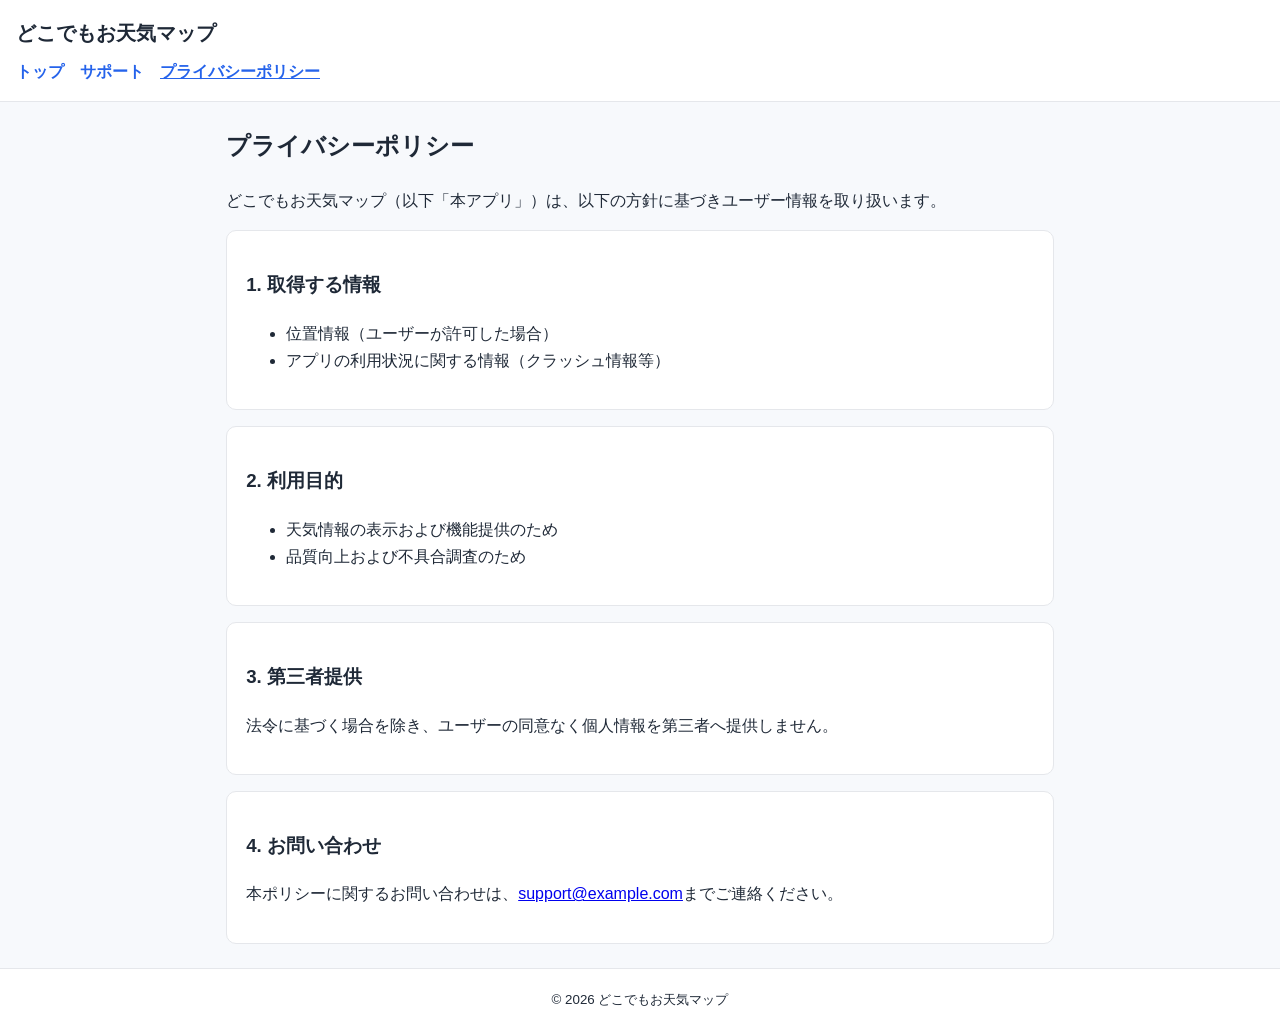
==== privacy/index.html @ d11237ef "Reorganize site into assets/support/privacy folders" ====
<!doctype html>
<html lang="ja">
<head>
  <meta charset="UTF-8" />
  <meta name="viewport" content="width=device-width, initial-scale=1.0" />
  <title>どこでもお天気マップ | プライバシーポリシー</title>
  <meta name="description" content="どこでもお天気マップのプライバシーポリシーです。" />
  <link rel="stylesheet" href="../assets/styles.css" />
</head>
<body>
  <header class="site-header">
    <h1>どこでもお天気マップ</h1>
    <nav>
      <a href="../">トップ</a>
      <a href="../support/">サポート</a>
      <a href="./" aria-current="page">プライバシーポリシー</a>
    </nav>
  </header>

  <main class="container">
    <h2>プライバシーポリシー</h2>
    <p>どこでもお天気マップ（以下「本アプリ」）は、以下の方針に基づきユーザー情報を取り扱います。</p>

    <section>
      <h3>1. 取得する情報</h3>
      <ul>
        <li>位置情報（ユーザーが許可した場合）</li>
        <li>アプリの利用状況に関する情報（クラッシュ情報等）</li>
      </ul>
    </section>

    <section>
      <h3>2. 利用目的</h3>
      <ul>
        <li>天気情報の表示および機能提供のため</li>
        <li>品質向上および不具合調査のため</li>
      </ul>
    </section>

    <section>
      <h3>3. 第三者提供</h3>
      <p>法令に基づく場合を除き、ユーザーの同意なく個人情報を第三者へ提供しません。</p>
    </section>


    <section>
      <h3>4. お問い合わせ</h3>
      <p>本ポリシーに関するお問い合わせは、<a href="mailto:support@example.com">support@example.com</a>までご連絡ください。</p>
    </section>
  </main>

  <footer class="site-footer">
    <small>&copy; 2026 どこでもお天気マップ</small>
  </footer>
</body>
</html>
---- assets/styles.css ----
:root {
  --bg: #f7f9fc;
  --card: #ffffff;
  --text: #1f2937;
  --muted: #6b7280;
  --primary: #2563eb;
}

* {
  box-sizing: border-box;
}

body {
  margin: 0;
  font-family: "Hiragino Kaku Gothic ProN", "Yu Gothic", "Meiryo", sans-serif;
  color: var(--text);
  background: var(--bg);
  line-height: 1.7;
}

.site-header,
.site-footer {
  background: #fff;
  border-bottom: 1px solid #e5e7eb;
  padding: 1rem;
}

.site-footer {
  border-top: 1px solid #e5e7eb;
  border-bottom: none;
  text-align: center;
}

h1 {
  margin: 0 0 0.5rem;
  font-size: 1.25rem;
}

nav {
  display: flex;
  gap: 1rem;
  flex-wrap: wrap;
}

nav a {
  color: var(--primary);
  text-decoration: none;
  font-weight: 600;
}

nav a[aria-current="page"] {
  text-decoration: underline;
}

.container {
  max-width: 860px;
  margin: 1.5rem auto;
  padding: 0 1rem;
}

section,
.hero {
  background: var(--card);
  border: 1px solid #e5e7eb;
  border-radius: 10px;
  padding: 1.2rem;
  margin-bottom: 1rem;
}

.notice {
  background: #eff6ff;
  border-left: 4px solid var(--primary);
  padding: 0.8rem;
}

.note {
  color: var(--muted);
  font-size: 0.9rem;
}
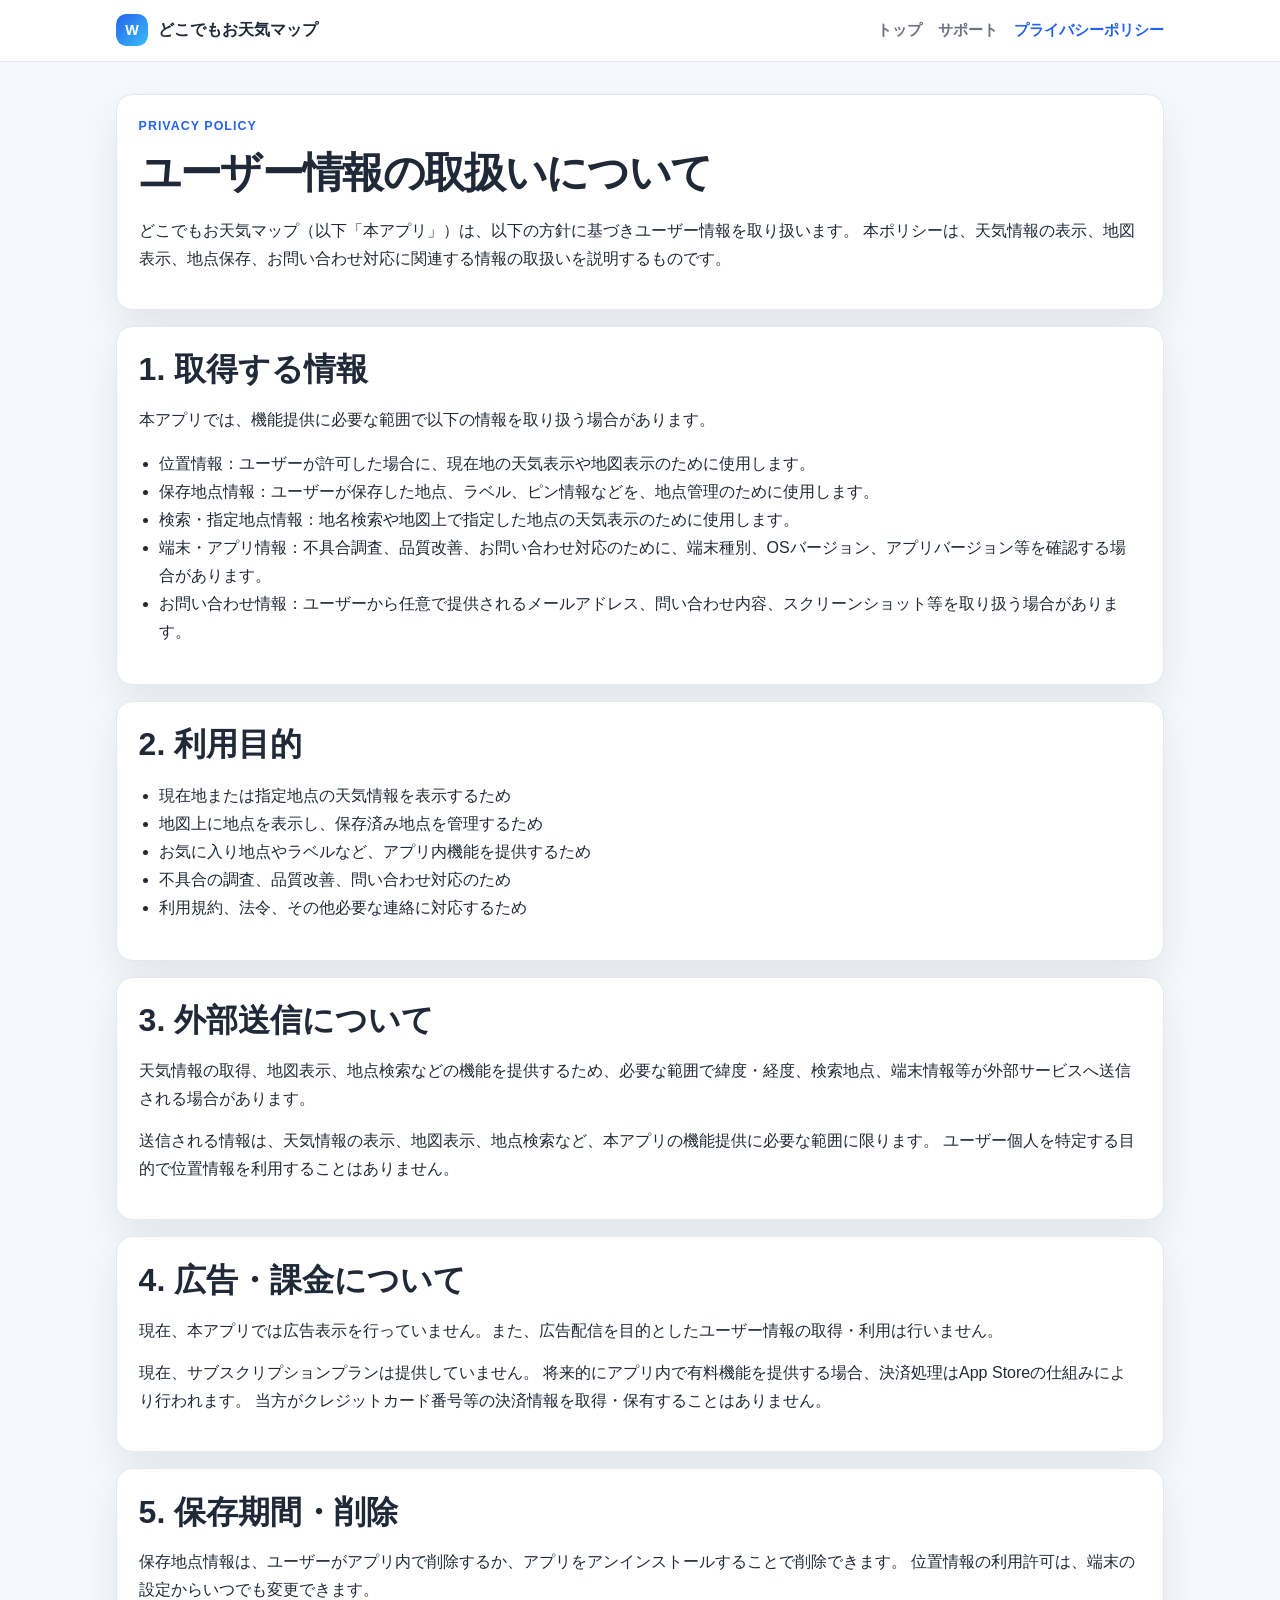
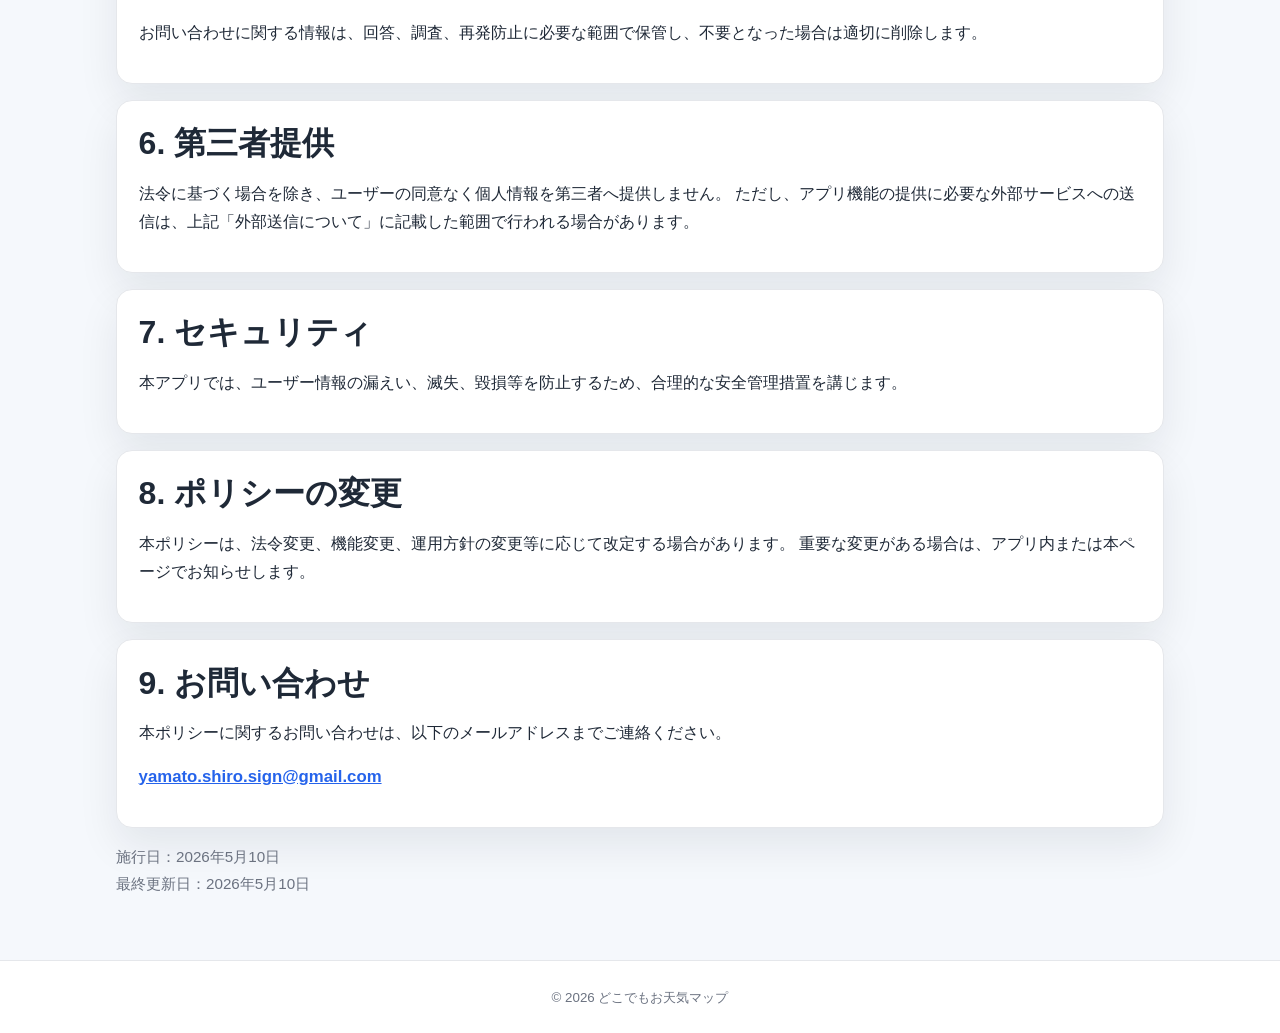
==== commit 5ef0952e: "Reorganize folders to assets/support/privacy structure" ====
--- a/privacy/index.html
+++ b/privacy/index.html
@@ -4,49 +4,121 @@
   <meta charset="UTF-8" />
   <meta name="viewport" content="width=device-width, initial-scale=1.0" />
   <title>どこでもお天気マップ | プライバシーポリシー</title>
-  <meta name="description" content="どこでもお天気マップのプライバシーポリシーです。" />
+  <meta name="description" content="どこでもお天気マップのプライバシーポリシーです。位置情報、保存地点情報、外部送信、広告・課金、問い合わせ情報の取り扱いを説明しています。" />
   <link rel="stylesheet" href="../assets/styles.css" />
 </head>
 <body>
   <header class="site-header">
-    <h1>どこでもお天気マップ</h1>
-    <nav>
-      <a href="../">トップ</a>
-      <a href="../support/">サポート</a>
-      <a href="./" aria-current="page">プライバシーポリシー</a>
-    </nav>
+    <div class="header-inner">
+      <a class="brand" href="../" aria-label="どこでもお天気マップ トップ">
+        <span class="brand-icon" aria-hidden="true">W</span>
+        <span>どこでもお天気マップ</span>
+      </a>
+      <nav aria-label="主要メニュー">
+        <a href="../">トップ</a>
+        <a href="../support/">サポート</a>
+        <a href="./" aria-current="page">プライバシーポリシー</a>
+      </nav>
+    </div>
   </header>
 
-  <main class="container">
-    <h2>プライバシーポリシー</h2>
-    <p>どこでもお天気マップ（以下「本アプリ」）は、以下の方針に基づきユーザー情報を取り扱います。</p>
+  <main class="container page">
+    <section class="page-head">
+      <p class="eyebrow">Privacy Policy</p>
+      <h1>ユーザー情報の取扱いについて</h1>
+      <p>
+        どこでもお天気マップ（以下「本アプリ」）は、以下の方針に基づきユーザー情報を取り扱います。
+        本ポリシーは、天気情報の表示、地図表示、地点保存、お問い合わせ対応に関連する情報の取扱いを説明するものです。
+      </p>
+    </section>
 
-    <section>
-      <h3>1. 取得する情報</h3>
+    <section class="card-section">
+      <h2>1. 取得する情報</h2>
+      <p>本アプリでは、機能提供に必要な範囲で以下の情報を取り扱う場合があります。</p>
       <ul>
-        <li>位置情報（ユーザーが許可した場合）</li>
-        <li>アプリの利用状況に関する情報（クラッシュ情報等）</li>
+        <li>位置情報：ユーザーが許可した場合に、現在地の天気表示や地図表示のために使用します。</li>
+        <li>保存地点情報：ユーザーが保存した地点、ラベル、ピン情報などを、地点管理のために使用します。</li>
+        <li>検索・指定地点情報：地名検索や地図上で指定した地点の天気表示のために使用します。</li>
+        <li>端末・アプリ情報：不具合調査、品質改善、お問い合わせ対応のために、端末種別、OSバージョン、アプリバージョン等を確認する場合があります。</li>
+        <li>お問い合わせ情報：ユーザーから任意で提供されるメールアドレス、問い合わせ内容、スクリーンショット等を取り扱う場合があります。</li>
       </ul>
     </section>
 
-    <section>
-      <h3>2. 利用目的</h3>
+    <section class="card-section">
+      <h2>2. 利用目的</h2>
       <ul>
-        <li>天気情報の表示および機能提供のため</li>
-        <li>品質向上および不具合調査のため</li>
+        <li>現在地または指定地点の天気情報を表示するため</li>
+        <li>地図上に地点を表示し、保存済み地点を管理するため</li>
+        <li>お気に入り地点やラベルなど、アプリ内機能を提供するため</li>
+        <li>不具合の調査、品質改善、問い合わせ対応のため</li>
+        <li>利用規約、法令、その他必要な連絡に対応するため</li>
       </ul>
     </section>
 
-    <section>
-      <h3>3. 第三者提供</h3>
-      <p>法令に基づく場合を除き、ユーザーの同意なく個人情報を第三者へ提供しません。</p>
+    <section class="card-section">
+      <h2>3. 外部送信について</h2>
+      <p>
+        天気情報の取得、地図表示、地点検索などの機能を提供するため、必要な範囲で緯度・経度、検索地点、端末情報等が外部サービスへ送信される場合があります。
+      </p>
+      <p>
+        送信される情報は、天気情報の表示、地図表示、地点検索など、本アプリの機能提供に必要な範囲に限ります。
+        ユーザー個人を特定する目的で位置情報を利用することはありません。
+      </p>
     </section>
 
+    <section class="card-section">
+      <h2>4. 広告・課金について</h2>
+      <p>
+        現在、本アプリでは広告表示を行っていません。また、広告配信を目的としたユーザー情報の取得・利用は行いません。
+      </p>
+      <p>
+        現在、サブスクリプションプランは提供していません。
+        将来的にアプリ内で有料機能を提供する場合、決済処理はApp Storeの仕組みにより行われます。
+        当方がクレジットカード番号等の決済情報を取得・保有することはありません。
+      </p>
+    </section>
 
-    <section>
-      <h3>4. お問い合わせ</h3>
-      <p>本ポリシーに関するお問い合わせは、<a href="mailto:support@example.com">support@example.com</a>までご連絡ください。</p>
+    <section class="card-section">
+      <h2>5. 保存期間・削除</h2>
+      <p>
+        保存地点情報は、ユーザーがアプリ内で削除するか、アプリをアンインストールすることで削除できます。
+        位置情報の利用許可は、端末の設定からいつでも変更できます。
+      </p>
+      <p>
+        お問い合わせに関する情報は、回答、調査、再発防止に必要な範囲で保管し、不要となった場合は適切に削除します。
+      </p>
     </section>
+
+    <section class="card-section">
+      <h2>6. 第三者提供</h2>
+      <p>
+        法令に基づく場合を除き、ユーザーの同意なく個人情報を第三者へ提供しません。
+        ただし、アプリ機能の提供に必要な外部サービスへの送信は、上記「外部送信について」に記載した範囲で行われる場合があります。
+      </p>
+    </section>
+
+    <section class="card-section">
+      <h2>7. セキュリティ</h2>
+      <p>
+        本アプリでは、ユーザー情報の漏えい、滅失、毀損等を防止するため、合理的な安全管理措置を講じます。
+      </p>
+    </section>
+
+    <section class="card-section">
+      <h2>8. ポリシーの変更</h2>
+      <p>
+        本ポリシーは、法令変更、機能変更、運用方針の変更等に応じて改定する場合があります。
+        重要な変更がある場合は、アプリ内または本ページでお知らせします。
+      </p>
+    </section>
+
+    <section class="card-section">
+      <h2>9. お問い合わせ</h2>
+      <p>本ポリシーに関するお問い合わせは、以下のメールアドレスまでご連絡ください。</p>
+      <p class="contact-line"><a href="mailto:yamato.shiro.sign@gmail.com">yamato.shiro.sign@gmail.com</a></p>
+    </section>
+
+    <p class="last-updated">施行日：2026年5月10日<br />最終更新日：2026年5月10日</p>
   </main>
 
   <footer class="site-footer">
--- a/assets/styles.css
+++ b/assets/styles.css
@@ -1,13 +1,21 @@
 :root {
-  --bg: #f7f9fc;
+  --bg: #f5f8fc;
   --card: #ffffff;
   --text: #1f2937;
   --muted: #6b7280;
   --primary: #2563eb;
+  --primary-dark: #1d4ed8;
+  --primary-soft: #eaf2ff;
+  --border: #e5e7eb;
+  --shadow: 0 18px 40px rgba(15, 23, 42, 0.08);
 }
 
 * {
   box-sizing: border-box;
+}
+
+html {
+  scroll-behavior: smooth;
 }
 
 body {
@@ -15,65 +23,324 @@
   font-family: "Hiragino Kaku Gothic ProN", "Yu Gothic", "Meiryo", sans-serif;
   color: var(--text);
   background: var(--bg);
-  line-height: 1.7;
-}
-
-.site-header,
-.site-footer {
-  background: #fff;
-  border-bottom: 1px solid #e5e7eb;
-  padding: 1rem;
-}
-
-.site-footer {
-  border-top: 1px solid #e5e7eb;
-  border-bottom: none;
-  text-align: center;
-}
-
-h1 {
-  margin: 0 0 0.5rem;
-  font-size: 1.25rem;
+  line-height: 1.75;
+}
+
+a {
+  color: var(--primary);
+}
+
+.site-header {
+  position: sticky;
+  top: 0;
+  z-index: 20;
+  background: rgba(255, 255, 255, 0.94);
+  border-bottom: 1px solid var(--border);
+  backdrop-filter: blur(10px);
+}
+
+.header-inner {
+  max-width: 1080px;
+  margin: 0 auto;
+  padding: 0.9rem 1rem;
+  display: flex;
+  align-items: center;
+  justify-content: space-between;
+  gap: 1rem;
+}
+
+.brand {
+  display: inline-flex;
+  align-items: center;
+  gap: 0.6rem;
+  color: var(--text);
+  font-weight: 800;
+  text-decoration: none;
+}
+
+.brand-icon {
+  width: 2rem;
+  height: 2rem;
+  display: inline-grid;
+  place-items: center;
+  border-radius: 0.65rem;
+  color: #fff;
+  background: linear-gradient(135deg, #2563eb, #38bdf8);
+  font-size: 0.9rem;
 }
 
 nav {
   display: flex;
   gap: 1rem;
   flex-wrap: wrap;
+  align-items: center;
 }
 
 nav a {
+  color: var(--muted);
+  text-decoration: none;
+  font-weight: 700;
+  font-size: 0.95rem;
+}
+
+nav a[aria-current="page"],
+nav a:hover {
   color: var(--primary);
+}
+
+.container {
+  max-width: 1080px;
+  margin: 0 auto;
+  padding: 0 1rem;
+}
+
+.hero {
+  padding: 4rem 0 3rem;
+  background:
+    radial-gradient(circle at top left, rgba(37, 99, 235, 0.12), transparent 32rem),
+    linear-gradient(180deg, #ffffff 0%, #f5f8fc 100%);
+}
+
+.hero-grid {
+  display: grid;
+  grid-template-columns: minmax(0, 1.55fr) minmax(280px, 0.8fr);
+  gap: 2rem;
+  align-items: center;
+}
+
+.eyebrow {
+  margin: 0 0 0.4rem;
+  color: var(--primary);
+  font-weight: 800;
+  letter-spacing: 0.08em;
+  text-transform: uppercase;
+  font-size: 0.78rem;
+}
+
+h1,
+h2,
+h3,
+h4 {
+  line-height: 1.35;
+}
+
+h1 {
+  margin: 0 0 1rem;
+  font-size: clamp(2rem, 5vw, 3.3rem);
+  letter-spacing: -0.04em;
+}
+
+h2 {
+  margin: 0 0 0.9rem;
+  font-size: clamp(1.35rem, 3vw, 2rem);
+}
+
+h3 {
+  margin: 1.2rem 0 0.45rem;
+  font-size: 1.08rem;
+}
+
+p {
+  margin: 0.45rem 0 0.9rem;
+}
+
+.lead {
+  color: #374151;
+  font-size: 1.08rem;
+  max-width: 680px;
+}
+
+.hero-actions {
+  display: flex;
+  gap: 0.8rem;
+  flex-wrap: wrap;
+  margin-top: 1.4rem;
+}
+
+.hero-actions.compact {
+  margin-top: 1rem;
+}
+
+.button {
+  display: inline-flex;
+  align-items: center;
+  justify-content: center;
+  border-radius: 999px;
+  padding: 0.75rem 1.15rem;
+  font-weight: 800;
   text-decoration: none;
-  font-weight: 600;
-}
-
-nav a[aria-current="page"] {
-  text-decoration: underline;
-}
-
-.container {
-  max-width: 860px;
-  margin: 1.5rem auto;
-  padding: 0 1rem;
-}
-
-section,
-.hero {
+  border: 1px solid transparent;
+}
+
+.button.primary {
+  color: #fff;
+  background: var(--primary);
+}
+
+.button.primary:hover {
+  background: var(--primary-dark);
+}
+
+.button.secondary {
+  color: var(--primary);
+  background: #fff;
+  border-color: #bfdbfe;
+}
+
+.hero-card,
+.card,
+.card-section,
+.page-head,
+.info-panel {
   background: var(--card);
-  border: 1px solid #e5e7eb;
-  border-radius: 10px;
+  border: 1px solid var(--border);
+  border-radius: 1rem;
+  box-shadow: var(--shadow);
+}
+
+.hero-card {
+  padding: 1.4rem;
+}
+
+.check-list,
+ul,
+ol {
+  padding-left: 1.25rem;
+}
+
+.check-list li {
+  margin: 0.4rem 0;
+}
+
+.section {
+  padding: 2.6rem 1rem 0;
+}
+
+.section-title {
+  max-width: 720px;
+  margin-bottom: 1.2rem;
+}
+
+.steps,
+.feature-grid {
+  display: grid;
+  grid-template-columns: repeat(3, minmax(0, 1fr));
+  gap: 1rem;
+}
+
+.feature-grid {
+  grid-template-columns: repeat(4, minmax(0, 1fr));
+}
+
+.card {
   padding: 1.2rem;
+  box-shadow: none;
+}
+
+.step-card {
+  position: relative;
+}
+
+.step-number {
+  width: 2rem;
+  height: 2rem;
+  display: inline-grid;
+  place-items: center;
+  color: #fff;
+  background: var(--primary);
+  border-radius: 999px;
+  font-weight: 800;
+  margin-bottom: 0.3rem;
+}
+
+.info-panel {
+  padding: 1.4rem;
+  display: grid;
+  grid-template-columns: minmax(0, 1fr) auto;
+  gap: 1.2rem;
+  align-items: center;
+}
+
+.link-list {
+  display: grid;
+  gap: 0.6rem;
+}
+
+.link-list a {
+  display: block;
+  padding: 0.7rem 0.9rem;
+  background: var(--primary-soft);
+  border-radius: 0.75rem;
+  font-weight: 800;
+  text-decoration: none;
+}
+
+.page {
+  padding-top: 2rem;
+  padding-bottom: 3rem;
+}
+
+.page-head,
+.card-section {
+  padding: 1.35rem;
   margin-bottom: 1rem;
 }
 
-.notice {
-  background: #eff6ff;
-  border-left: 4px solid var(--primary);
-  padding: 0.8rem;
-}
-
-.note {
+.page-head h1 {
+  font-size: clamp(1.8rem, 4vw, 2.6rem);
+}
+
+.contact-line {
+  font-size: 1.05rem;
+  font-weight: 800;
+}
+
+.last-updated {
   color: var(--muted);
-  font-size: 0.9rem;
-}
+  font-size: 0.95rem;
+  margin-top: 1rem;
+}
+
+.site-footer {
+  border-top: 1px solid var(--border);
+  background: #fff;
+  text-align: center;
+  padding: 1.4rem 1rem;
+  color: var(--muted);
+}
+
+@media (max-width: 860px) {
+  .header-inner {
+    align-items: flex-start;
+    flex-direction: column;
+  }
+
+  .hero-grid,
+  .info-panel {
+    grid-template-columns: 1fr;
+  }
+
+  .steps,
+  .feature-grid {
+    grid-template-columns: 1fr 1fr;
+  }
+}
+
+@media (max-width: 560px) {
+  .hero {
+    padding: 2.8rem 0 2rem;
+  }
+
+  .steps,
+  .feature-grid {
+    grid-template-columns: 1fr;
+  }
+
+  nav {
+    gap: 0.7rem;
+  }
+
+  nav a {
+    font-size: 0.9rem;
+  }
+}
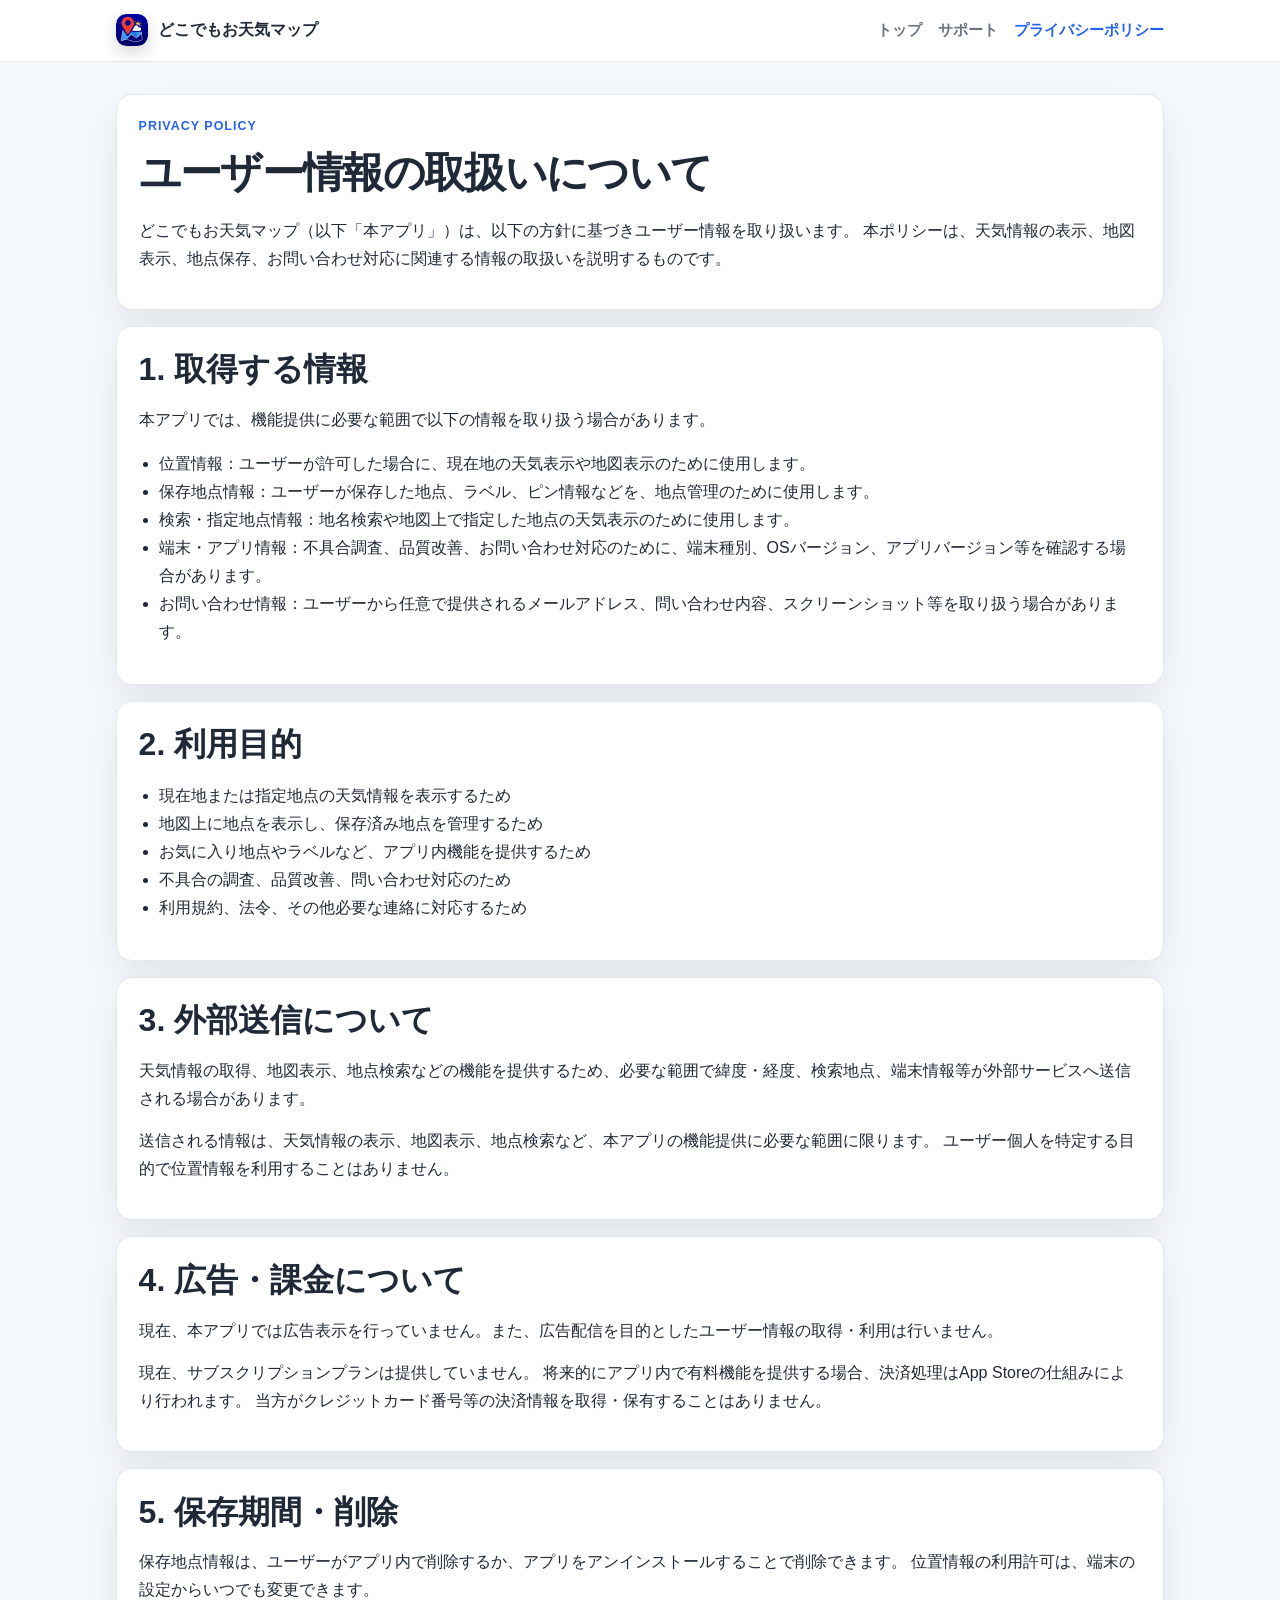
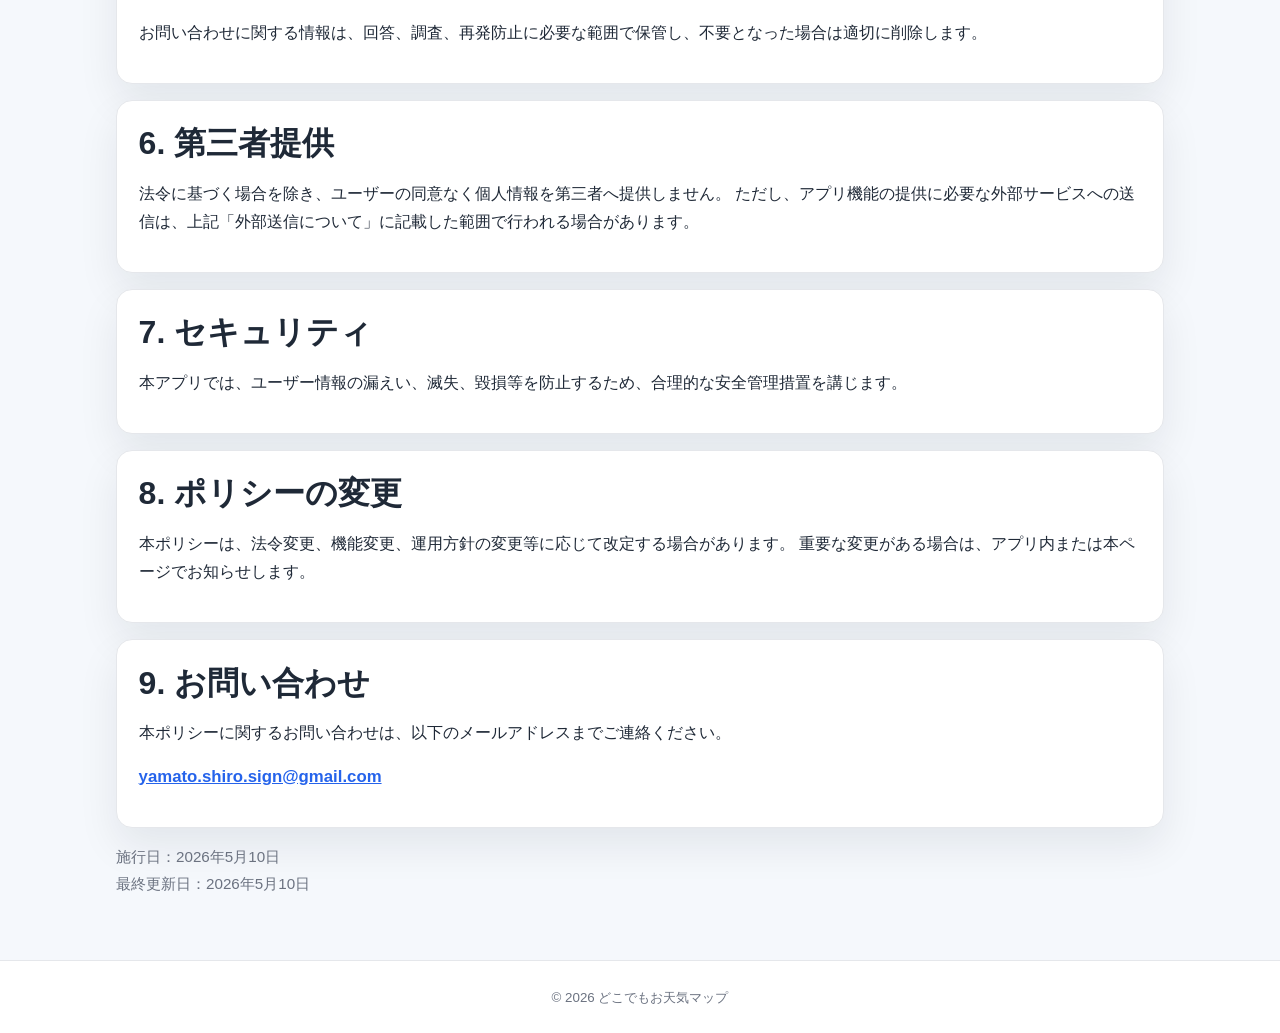
==== commit c5d10def: "アプリアイコン導入" ====
--- a/privacy/index.html
+++ b/privacy/index.html
@@ -5,13 +5,15 @@
   <meta name="viewport" content="width=device-width, initial-scale=1.0" />
   <title>どこでもお天気マップ | プライバシーポリシー</title>
   <meta name="description" content="どこでもお天気マップのプライバシーポリシーです。位置情報、保存地点情報、外部送信、広告・課金、問い合わせ情報の取り扱いを説明しています。" />
+  <link rel="icon" type="image/png" href="../assets/AppIcon_default_1024px.png" />
+  <link rel="apple-touch-icon" href="../assets/AppIcon_default_1024px.png" />
   <link rel="stylesheet" href="../assets/styles.css" />
 </head>
 <body>
   <header class="site-header">
     <div class="header-inner">
       <a class="brand" href="../" aria-label="どこでもお天気マップ トップ">
-        <span class="brand-icon" aria-hidden="true">W</span>
+        <img class="brand-icon" src="../assets/AppIcon_default_1024px.png" alt="" aria-hidden="true" />
         <span>どこでもお天気マップ</span>
       </a>
       <nav aria-label="主要メニュー">
--- a/assets/styles.css
+++ b/assets/styles.css
@@ -61,12 +61,10 @@
 .brand-icon {
   width: 2rem;
   height: 2rem;
-  display: inline-grid;
-  place-items: center;
+  display: block;
   border-radius: 0.65rem;
-  color: #fff;
-  background: linear-gradient(135deg, #2563eb, #38bdf8);
-  font-size: 0.9rem;
+  box-shadow: 0 6px 16px rgba(15, 23, 42, 0.18);
+  object-fit: cover;
 }
 
 nav {
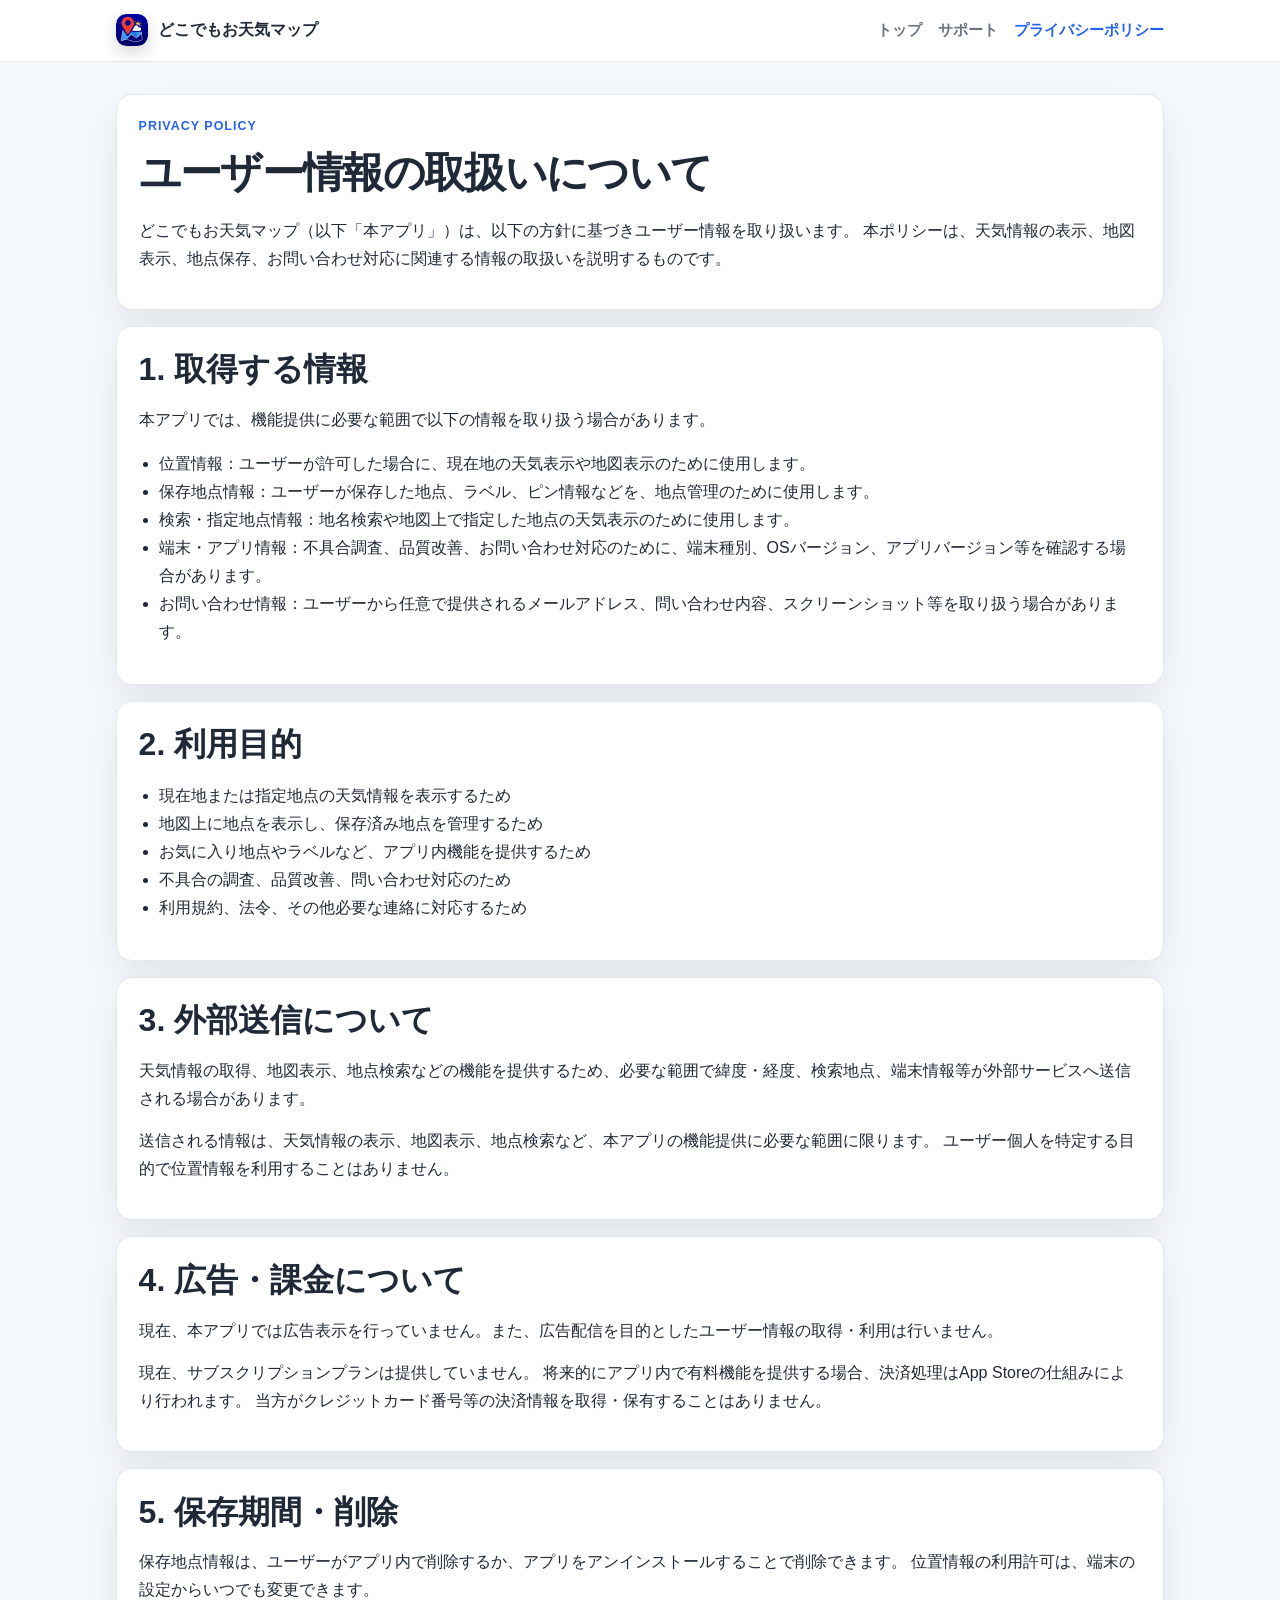
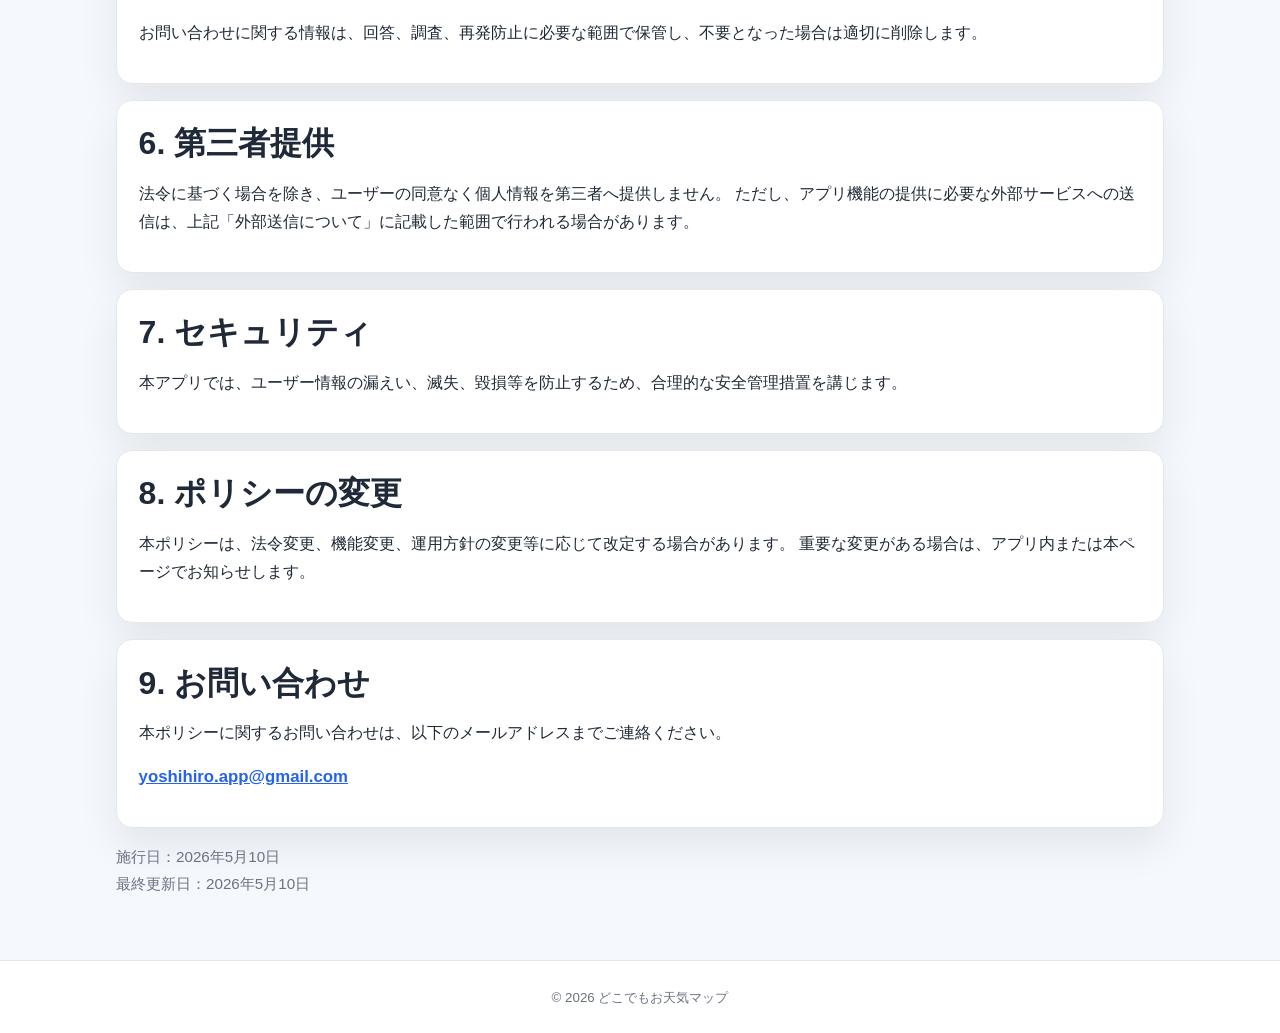
==== commit 00eb242c: "Update index.html" ====
--- a/privacy/index.html
+++ b/privacy/index.html
@@ -117,7 +117,7 @@
     <section class="card-section">
       <h2>9. お問い合わせ</h2>
       <p>本ポリシーに関するお問い合わせは、以下のメールアドレスまでご連絡ください。</p>
-      <p class="contact-line"><a href="mailto:yamato.shiro.sign@gmail.com">yamato.shiro.sign@gmail.com</a></p>
+      <p class="contact-line"><a href="mailto:yoshihiro.app@gmail.com">yoshihiro.app@gmail.com</a></p>
     </section>
 
     <p class="last-updated">施行日：2026年5月10日<br />最終更新日：2026年5月10日</p>
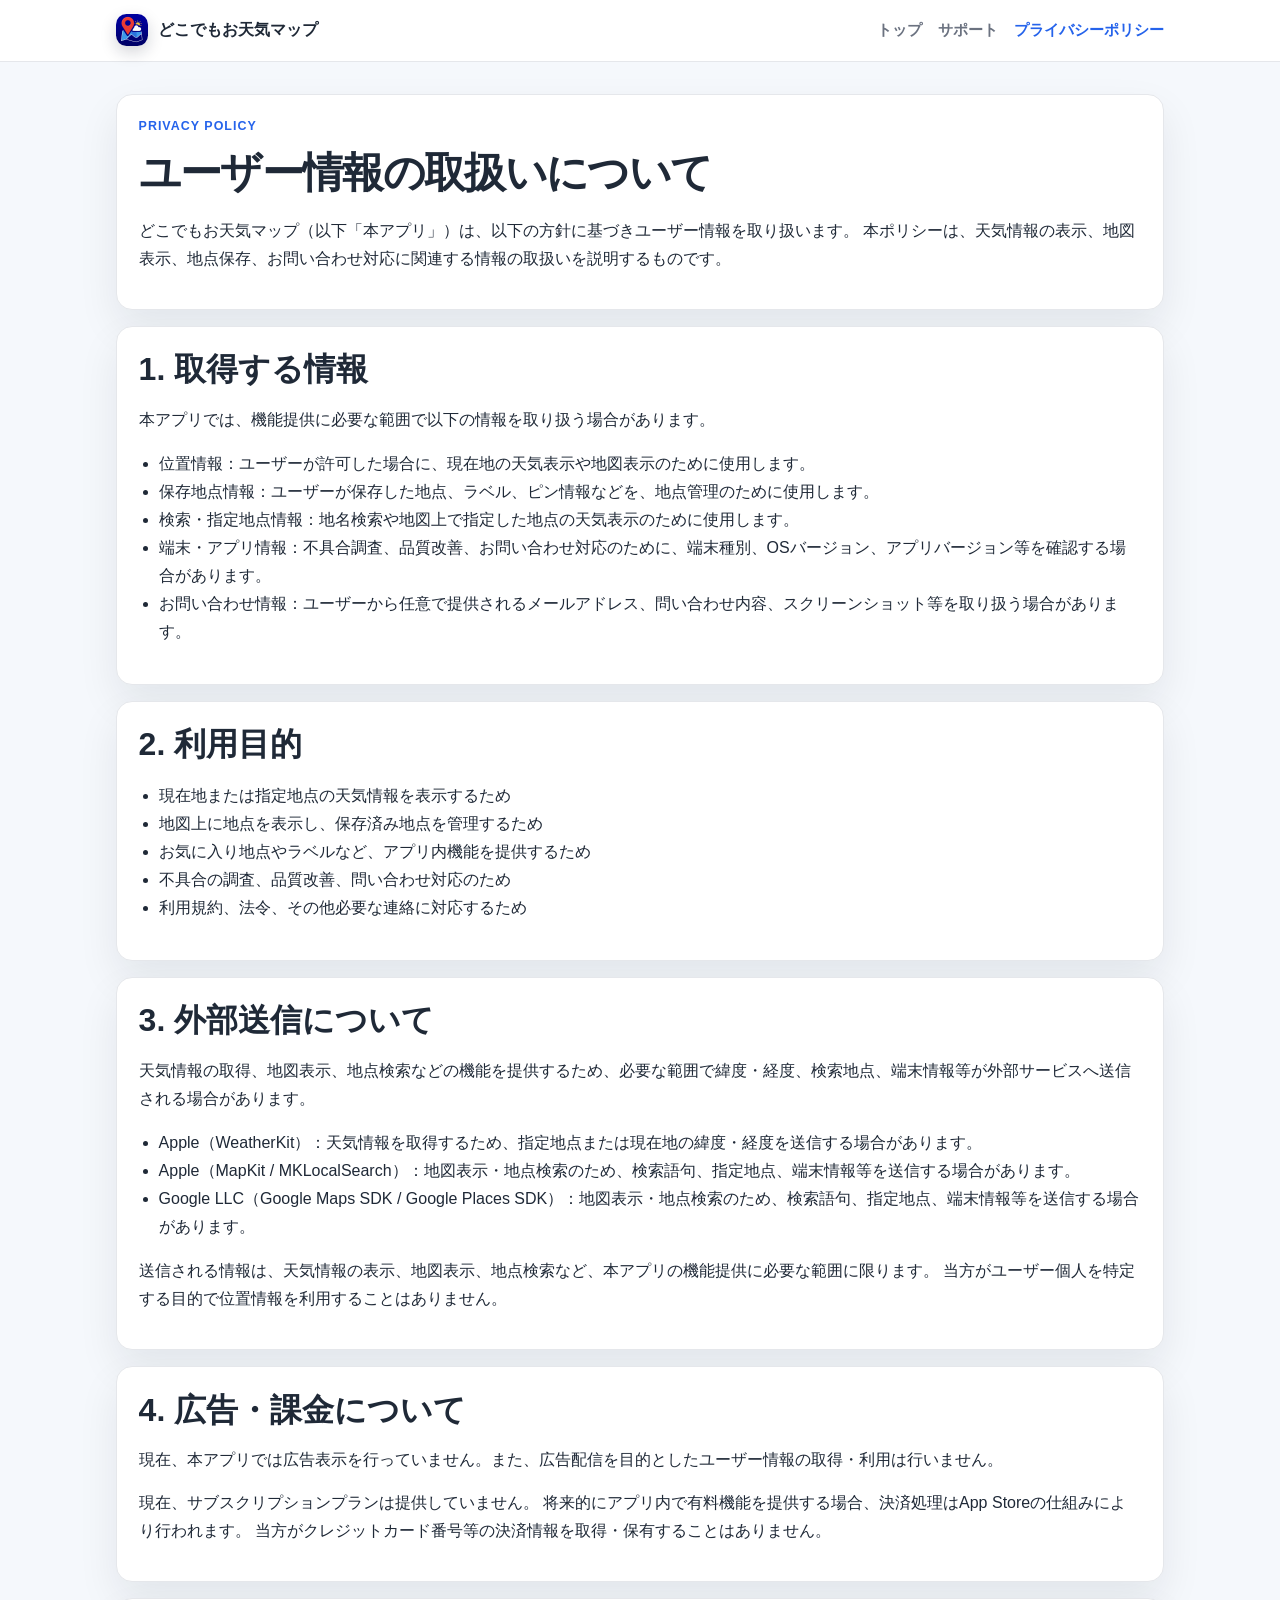
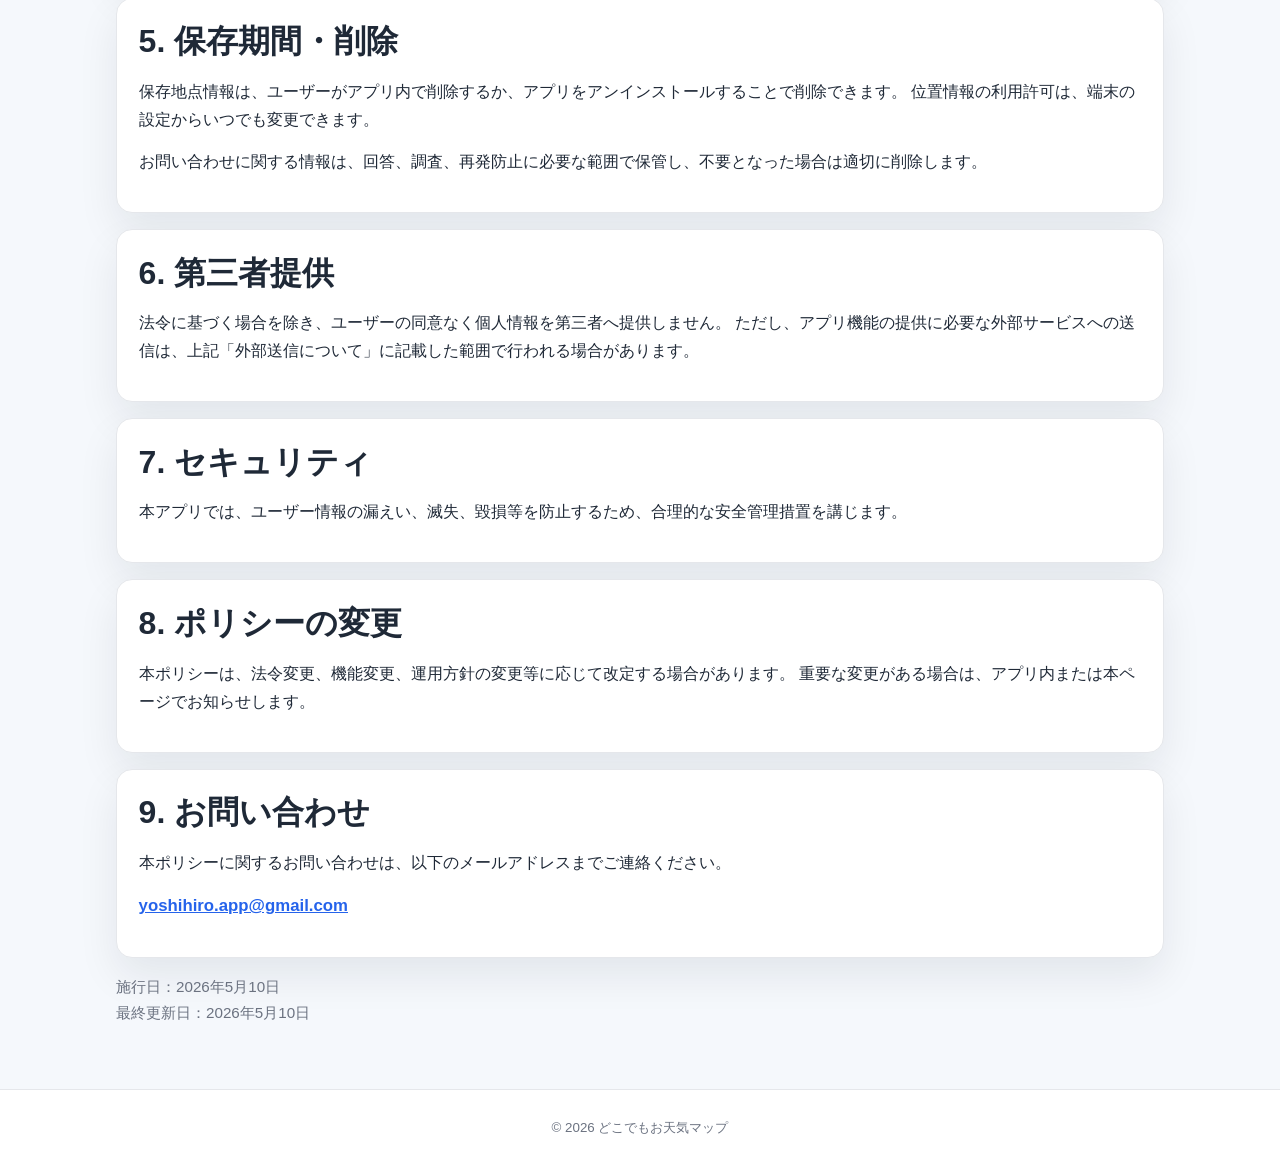
==== commit 8cb5d990: "文言の調整" ====
--- a/privacy/index.html
+++ b/privacy/index.html
@@ -62,9 +62,14 @@
       <p>
         天気情報の取得、地図表示、地点検索などの機能を提供するため、必要な範囲で緯度・経度、検索地点、端末情報等が外部サービスへ送信される場合があります。
       </p>
+      <ul>
+        <li>Apple（WeatherKit）：天気情報を取得するため、指定地点または現在地の緯度・経度を送信する場合があります。</li>
+        <li>Apple（MapKit / MKLocalSearch）：地図表示・地点検索のため、検索語句、指定地点、端末情報等を送信する場合があります。</li>
+        <li>Google LLC（Google Maps SDK / Google Places SDK）：地図表示・地点検索のため、検索語句、指定地点、端末情報等を送信する場合があります。</li>
+      </ul>
       <p>
         送信される情報は、天気情報の表示、地図表示、地点検索など、本アプリの機能提供に必要な範囲に限ります。
-        ユーザー個人を特定する目的で位置情報を利用することはありません。
+        当方がユーザー個人を特定する目的で位置情報を利用することはありません。
       </p>
     </section>
 
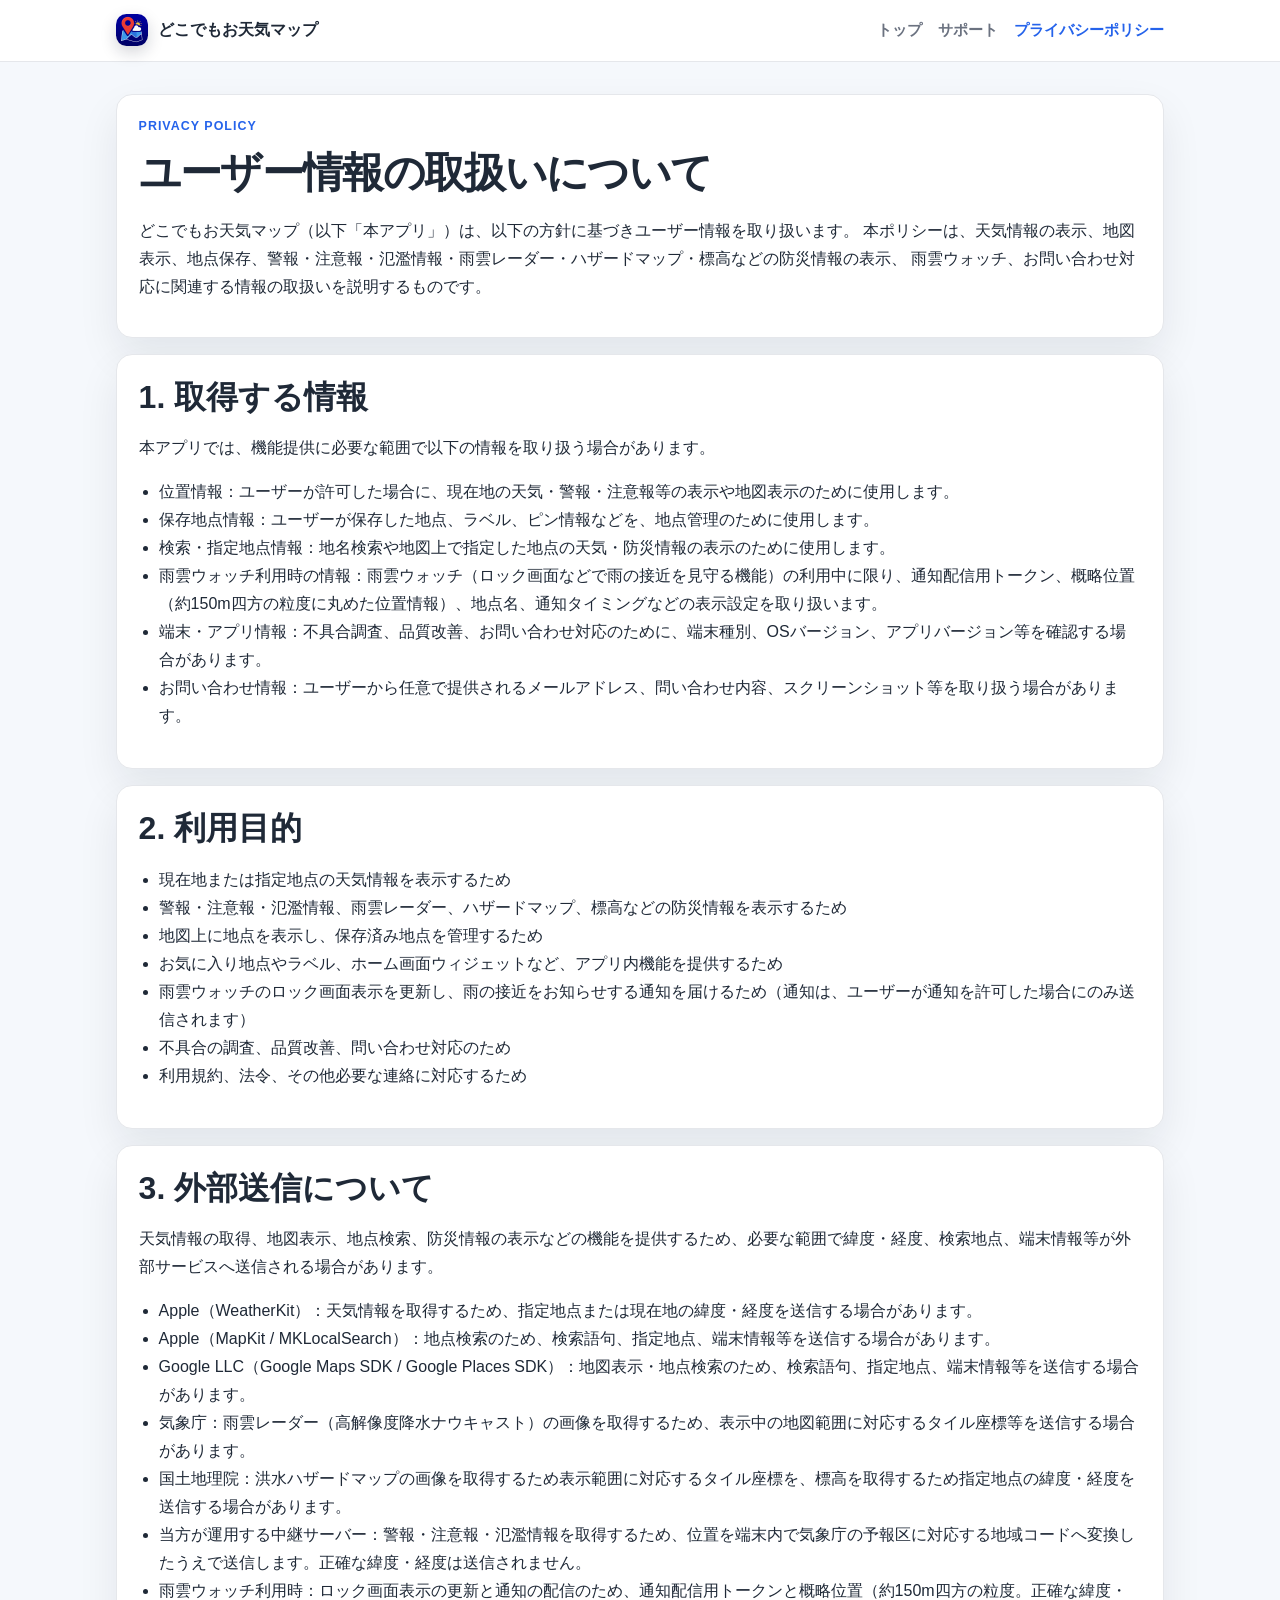
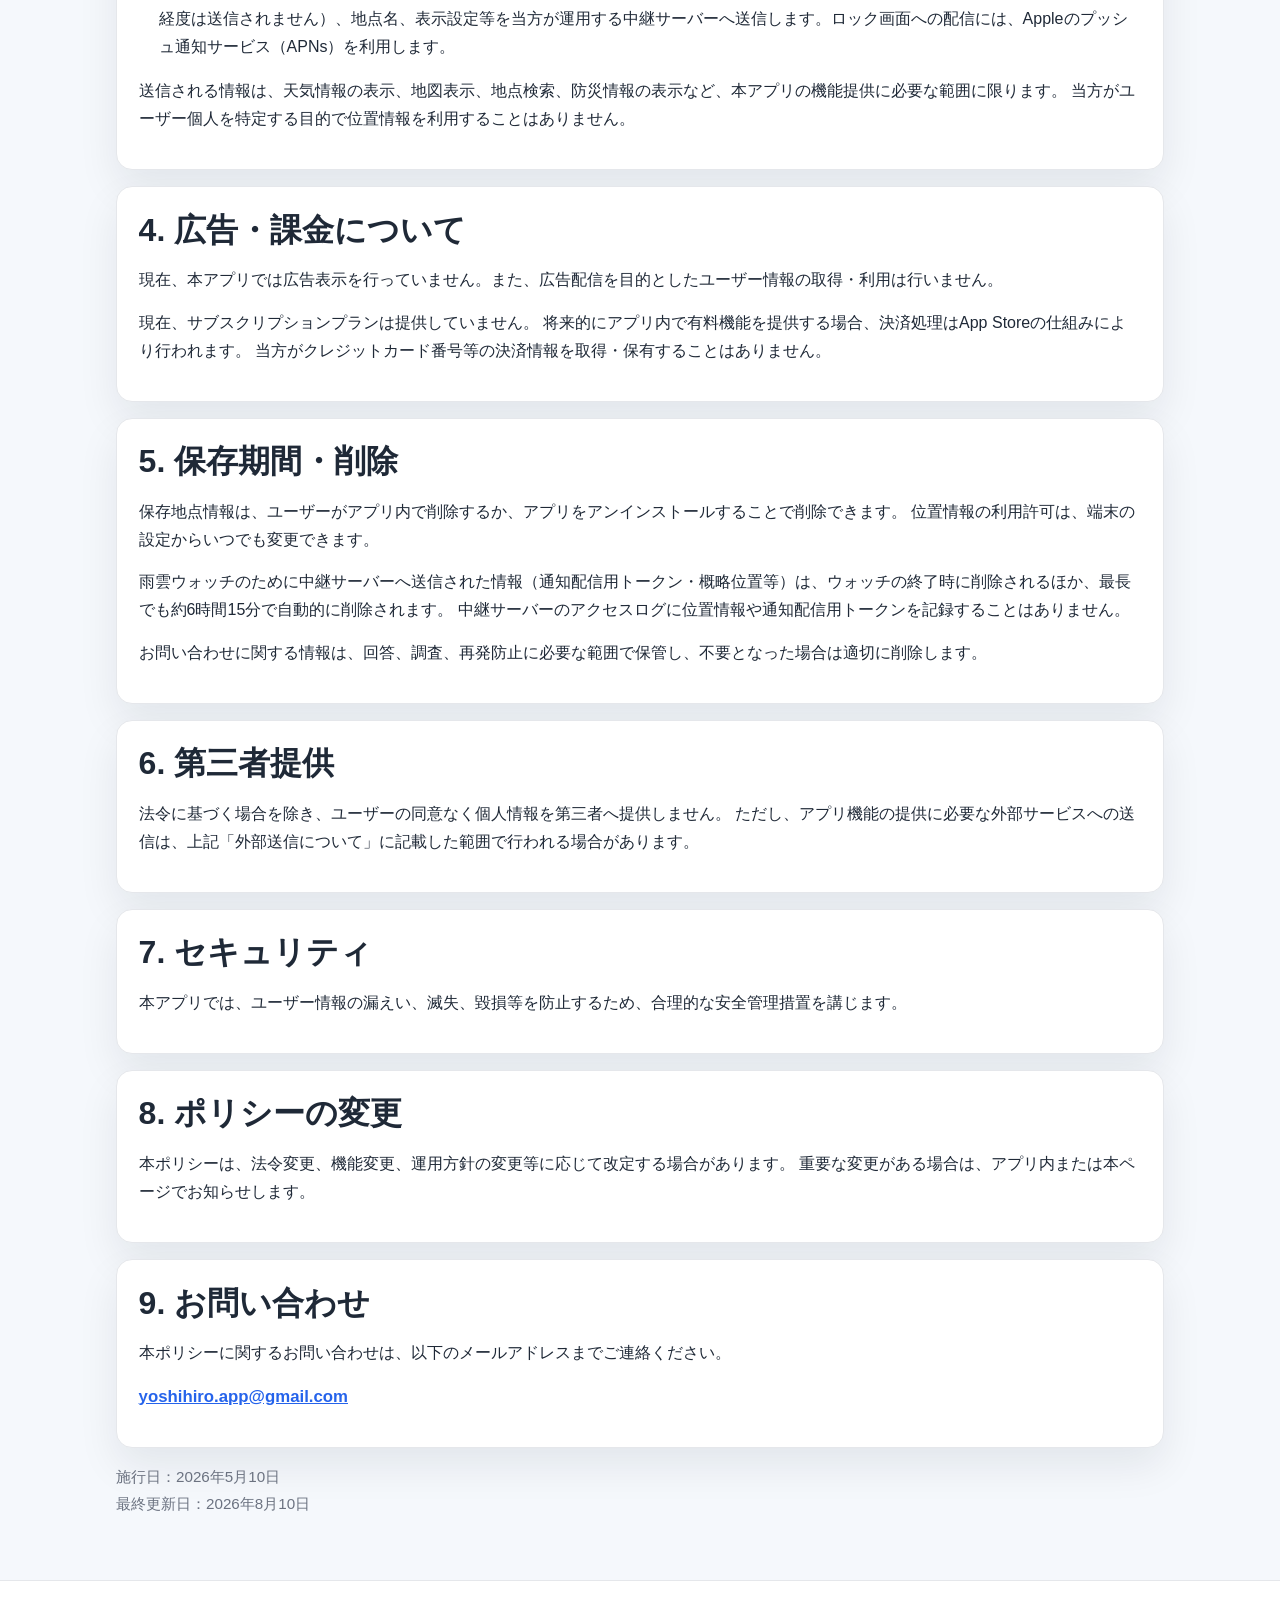
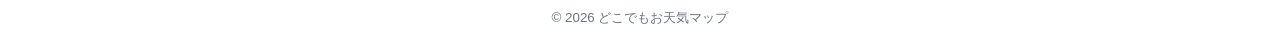
==== commit bc3f8e5c: "現状の仕様に合わせて全ページを更新 - トップ: 警報・氾濫情報、雨雲レーダー、ハザードマップ・標高、ウィジェット、ピンコレクションを特徴・魅力に反映 - サポート: 使い方をアプリ内ヘルプと同構成に" ====
--- a/privacy/index.html
+++ b/privacy/index.html
@@ -4,7 +4,7 @@
   <meta charset="UTF-8" />
   <meta name="viewport" content="width=device-width, initial-scale=1.0" />
   <title>どこでもお天気マップ | プライバシーポリシー</title>
-  <meta name="description" content="どこでもお天気マップのプライバシーポリシーです。位置情報、保存地点情報、外部送信、広告・課金、問い合わせ情報の取り扱いを説明しています。" />
+  <meta name="description" content="どこでもお天気マップのプライバシーポリシーです。位置情報、保存地点情報、防災情報の取得に伴う外部送信、雨雲ウォッチ、広告・課金、問い合わせ情報の取り扱いを説明しています。" />
   <link rel="icon" type="image/png" href="../assets/AppIcon_default_1024px.png" />
   <link rel="apple-touch-icon" href="../assets/AppIcon_default_1024px.png" />
   <link rel="stylesheet" href="../assets/styles.css" />
@@ -30,7 +30,8 @@
       <h1>ユーザー情報の取扱いについて</h1>
       <p>
         どこでもお天気マップ（以下「本アプリ」）は、以下の方針に基づきユーザー情報を取り扱います。
-        本ポリシーは、天気情報の表示、地図表示、地点保存、お問い合わせ対応に関連する情報の取扱いを説明するものです。
+        本ポリシーは、天気情報の表示、地図表示、地点保存、警報・注意報・氾濫情報・雨雲レーダー・ハザードマップ・標高などの防災情報の表示、
+        雨雲ウォッチ、お問い合わせ対応に関連する情報の取扱いを説明するものです。
       </p>
     </section>
 
@@ -38,9 +39,10 @@
       <h2>1. 取得する情報</h2>
       <p>本アプリでは、機能提供に必要な範囲で以下の情報を取り扱う場合があります。</p>
       <ul>
-        <li>位置情報：ユーザーが許可した場合に、現在地の天気表示や地図表示のために使用します。</li>
+        <li>位置情報：ユーザーが許可した場合に、現在地の天気・警報・注意報等の表示や地図表示のために使用します。</li>
         <li>保存地点情報：ユーザーが保存した地点、ラベル、ピン情報などを、地点管理のために使用します。</li>
-        <li>検索・指定地点情報：地名検索や地図上で指定した地点の天気表示のために使用します。</li>
+        <li>検索・指定地点情報：地名検索や地図上で指定した地点の天気・防災情報の表示のために使用します。</li>
+        <li>雨雲ウォッチ利用時の情報：雨雲ウォッチ（ロック画面などで雨の接近を見守る機能）の利用中に限り、通知配信用トークン、概略位置（約150m四方の粒度に丸めた位置情報）、地点名、通知タイミングなどの表示設定を取り扱います。</li>
         <li>端末・アプリ情報：不具合調査、品質改善、お問い合わせ対応のために、端末種別、OSバージョン、アプリバージョン等を確認する場合があります。</li>
         <li>お問い合わせ情報：ユーザーから任意で提供されるメールアドレス、問い合わせ内容、スクリーンショット等を取り扱う場合があります。</li>
       </ul>
@@ -50,8 +52,10 @@
       <h2>2. 利用目的</h2>
       <ul>
         <li>現在地または指定地点の天気情報を表示するため</li>
+        <li>警報・注意報・氾濫情報、雨雲レーダー、ハザードマップ、標高などの防災情報を表示するため</li>
         <li>地図上に地点を表示し、保存済み地点を管理するため</li>
-        <li>お気に入り地点やラベルなど、アプリ内機能を提供するため</li>
+        <li>お気に入り地点やラベル、ホーム画面ウィジェットなど、アプリ内機能を提供するため</li>
+        <li>雨雲ウォッチのロック画面表示を更新し、雨の接近をお知らせする通知を届けるため（通知は、ユーザーが通知を許可した場合にのみ送信されます）</li>
         <li>不具合の調査、品質改善、問い合わせ対応のため</li>
         <li>利用規約、法令、その他必要な連絡に対応するため</li>
       </ul>
@@ -60,15 +64,19 @@
     <section class="card-section">
       <h2>3. 外部送信について</h2>
       <p>
-        天気情報の取得、地図表示、地点検索などの機能を提供するため、必要な範囲で緯度・経度、検索地点、端末情報等が外部サービスへ送信される場合があります。
+        天気情報の取得、地図表示、地点検索、防災情報の表示などの機能を提供するため、必要な範囲で緯度・経度、検索地点、端末情報等が外部サービスへ送信される場合があります。
       </p>
       <ul>
         <li>Apple（WeatherKit）：天気情報を取得するため、指定地点または現在地の緯度・経度を送信する場合があります。</li>
-        <li>Apple（MapKit / MKLocalSearch）：地図表示・地点検索のため、検索語句、指定地点、端末情報等を送信する場合があります。</li>
+        <li>Apple（MapKit / MKLocalSearch）：地点検索のため、検索語句、指定地点、端末情報等を送信する場合があります。</li>
         <li>Google LLC（Google Maps SDK / Google Places SDK）：地図表示・地点検索のため、検索語句、指定地点、端末情報等を送信する場合があります。</li>
+        <li>気象庁：雨雲レーダー（高解像度降水ナウキャスト）の画像を取得するため、表示中の地図範囲に対応するタイル座標等を送信する場合があります。</li>
+        <li>国土地理院：洪水ハザードマップの画像を取得するため表示範囲に対応するタイル座標を、標高を取得するため指定地点の緯度・経度を送信する場合があります。</li>
+        <li>当方が運用する中継サーバー：警報・注意報・氾濫情報を取得するため、位置を端末内で気象庁の予報区に対応する地域コードへ変換したうえで送信します。正確な緯度・経度は送信されません。</li>
+        <li>雨雲ウォッチ利用時：ロック画面表示の更新と通知の配信のため、通知配信用トークンと概略位置（約150m四方の粒度。正確な緯度・経度は送信されません）、地点名、表示設定等を当方が運用する中継サーバーへ送信します。ロック画面への配信には、Appleのプッシュ通知サービス（APNs）を利用します。</li>
       </ul>
       <p>
-        送信される情報は、天気情報の表示、地図表示、地点検索など、本アプリの機能提供に必要な範囲に限ります。
+        送信される情報は、天気情報の表示、地図表示、地点検索、防災情報の表示など、本アプリの機能提供に必要な範囲に限ります。
         当方がユーザー個人を特定する目的で位置情報を利用することはありません。
       </p>
     </section>
@@ -90,6 +98,10 @@
       <p>
         保存地点情報は、ユーザーがアプリ内で削除するか、アプリをアンインストールすることで削除できます。
         位置情報の利用許可は、端末の設定からいつでも変更できます。
+      </p>
+      <p>
+        雨雲ウォッチのために中継サーバーへ送信された情報（通知配信用トークン・概略位置等）は、ウォッチの終了時に削除されるほか、最長でも約6時間15分で自動的に削除されます。
+        中継サーバーのアクセスログに位置情報や通知配信用トークンを記録することはありません。
       </p>
       <p>
         お問い合わせに関する情報は、回答、調査、再発防止に必要な範囲で保管し、不要となった場合は適切に削除します。
@@ -125,7 +137,7 @@
       <p class="contact-line"><a href="mailto:yoshihiro.app@gmail.com">yoshihiro.app@gmail.com</a></p>
     </section>
 
-    <p class="last-updated">施行日：2026年5月10日<br />最終更新日：2026年5月10日</p>
+    <p class="last-updated">施行日：2026年5月10日<br />最終更新日：2026年8月10日</p>
   </main>
 
   <footer class="site-footer">
--- a/assets/styles.css
+++ b/assets/styles.css
@@ -214,6 +214,10 @@
   padding: 2.6rem 1rem 0;
 }
 
+main > .section:last-of-type {
+  padding-bottom: 3rem;
+}
+
 .section-title {
   max-width: 720px;
   margin-bottom: 1.2rem;
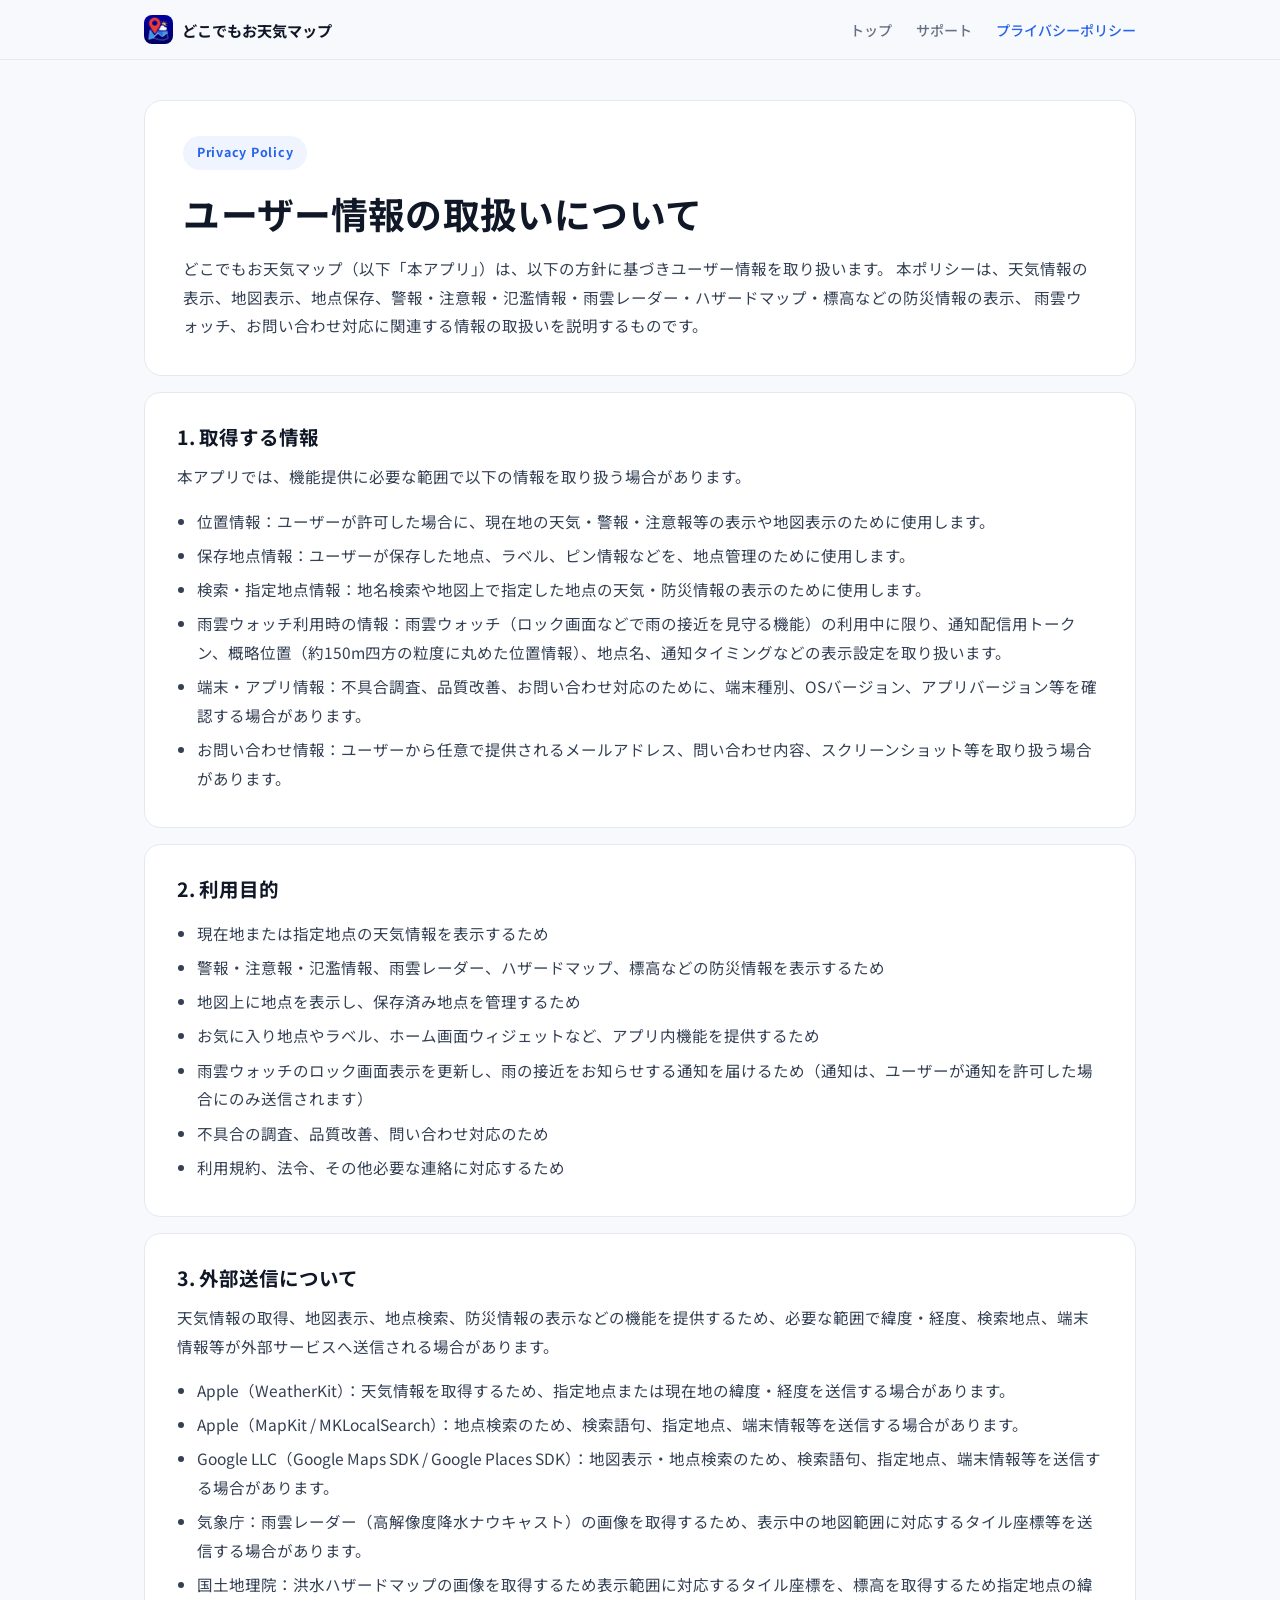
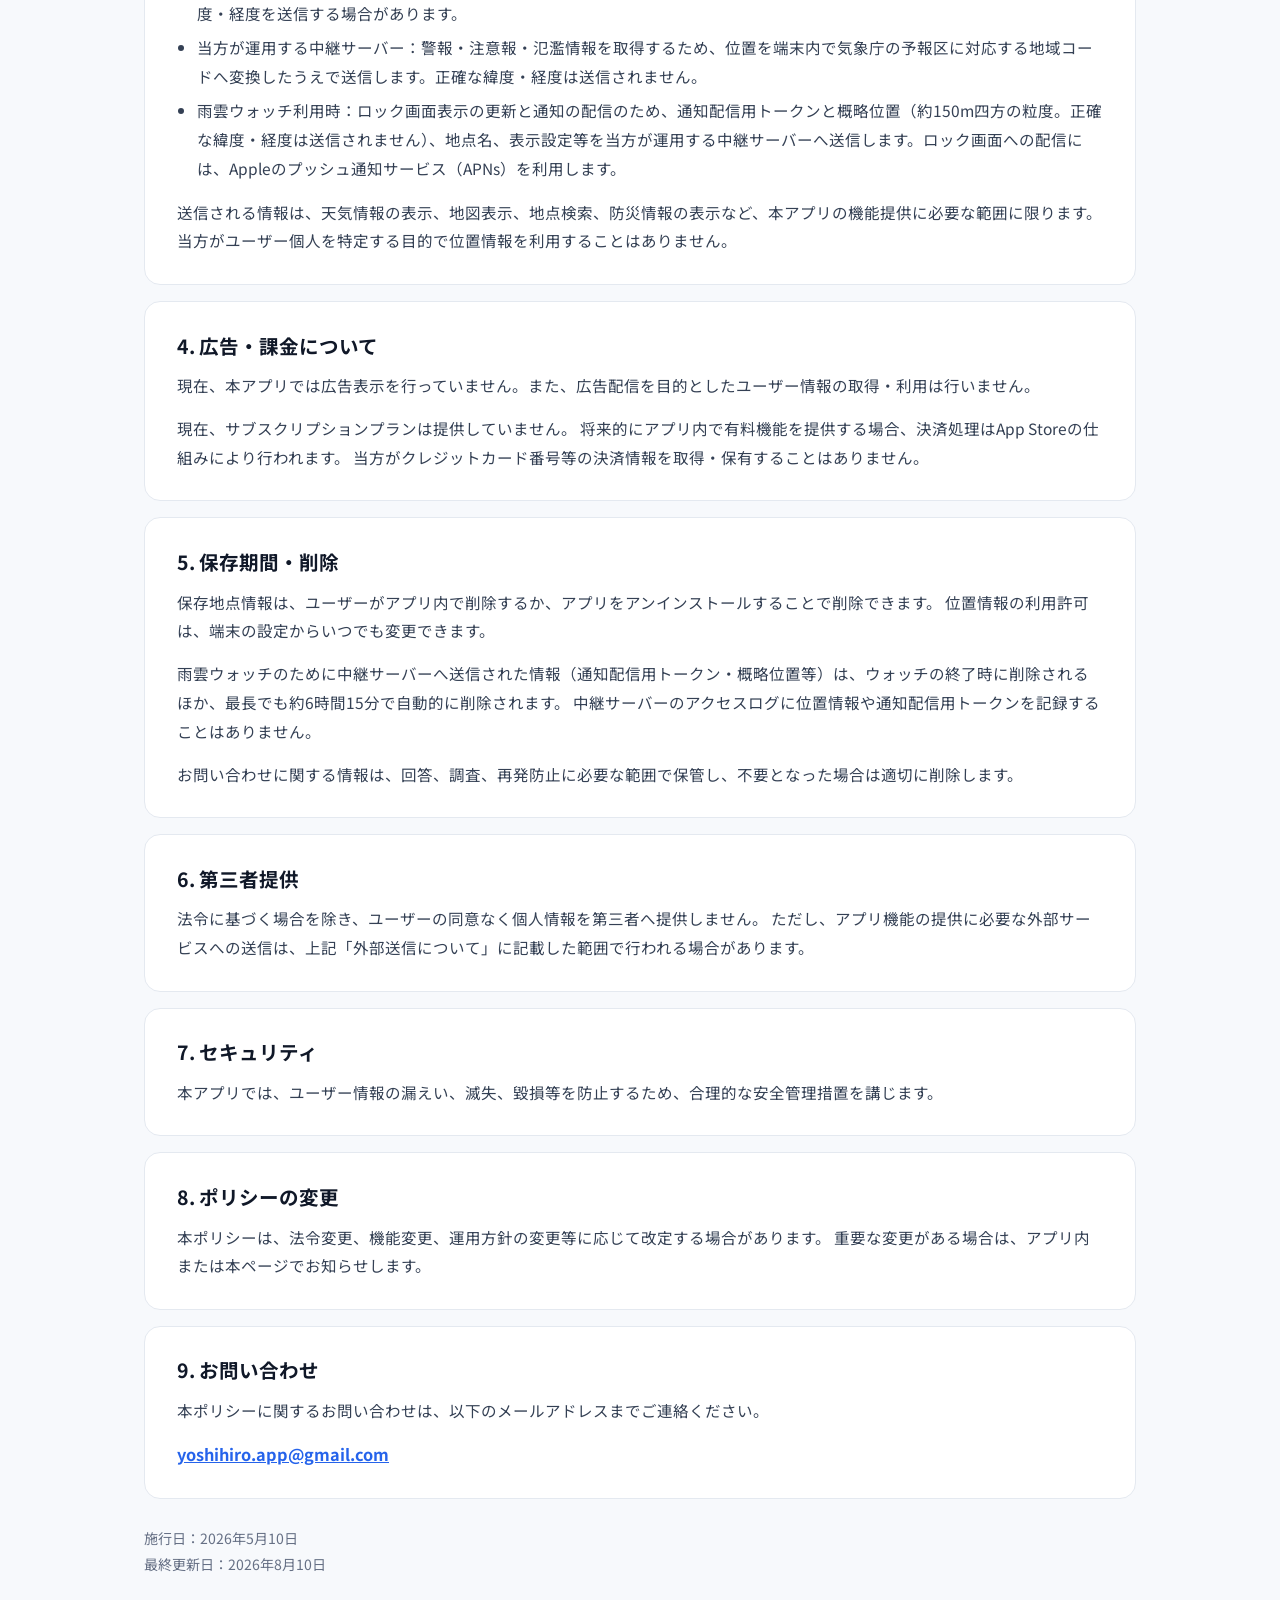
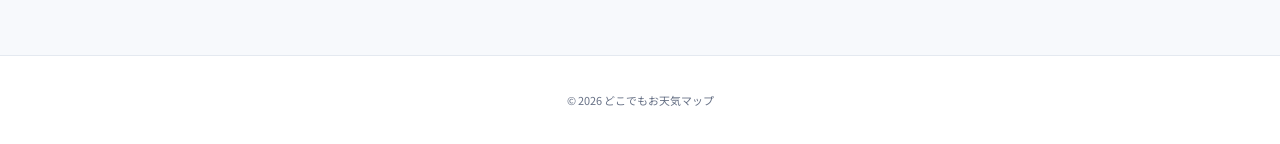
==== commit a6cecdd7: "デザインをソフトミニマルに刷新、未公開機能の記載を削除 - 影とグラデーションを廃し、白カード+細い枠線のフラットな構成に変更 - Noto Sans JP を導入し、全ページの文字組み・余白・角丸を" ====
--- a/privacy/index.html
+++ b/privacy/index.html
@@ -7,6 +7,9 @@
   <meta name="description" content="どこでもお天気マップのプライバシーポリシーです。位置情報、保存地点情報、防災情報の取得に伴う外部送信、雨雲ウォッチ、広告・課金、問い合わせ情報の取り扱いを説明しています。" />
   <link rel="icon" type="image/png" href="../assets/AppIcon_default_1024px.png" />
   <link rel="apple-touch-icon" href="../assets/AppIcon_default_1024px.png" />
+  <link rel="preconnect" href="https://fonts.googleapis.com" />
+  <link rel="preconnect" href="https://fonts.gstatic.com" crossorigin />
+  <link href="https://fonts.googleapis.com/css2?family=Noto+Sans+JP:wght@400;500;700&display=swap" rel="stylesheet" />
   <link rel="stylesheet" href="../assets/styles.css" />
 </head>
 <body>
--- a/assets/styles.css
+++ b/assets/styles.css
@@ -1,13 +1,13 @@
 :root {
-  --bg: #f5f8fc;
+  --bg: #f7f9fc;
   --card: #ffffff;
-  --text: #1f2937;
-  --muted: #6b7280;
+  --ink: #101828;
+  --text: #344054;
+  --muted: #667085;
   --primary: #2563eb;
   --primary-dark: #1d4ed8;
-  --primary-soft: #eaf2ff;
-  --border: #e5e7eb;
-  --shadow: 0 18px 40px rgba(15, 23, 42, 0.08);
+  --primary-soft: #eff4ff;
+  --border: #e4e9f0;
 }
 
 * {
@@ -20,56 +20,60 @@
 
 body {
   margin: 0;
-  font-family: "Hiragino Kaku Gothic ProN", "Yu Gothic", "Meiryo", sans-serif;
+  font-family: "Noto Sans JP", "Hiragino Kaku Gothic ProN", "Yu Gothic", "Meiryo", sans-serif;
   color: var(--text);
   background: var(--bg);
-  line-height: 1.75;
+  line-height: 1.85;
+  font-size: 15.5px;
+  -webkit-font-smoothing: antialiased;
 }
 
 a {
   color: var(--primary);
 }
 
+/* Header */
 .site-header {
   position: sticky;
   top: 0;
   z-index: 20;
-  background: rgba(255, 255, 255, 0.94);
+  background: rgba(247, 249, 252, 0.85);
+  backdrop-filter: blur(12px);
   border-bottom: 1px solid var(--border);
-  backdrop-filter: blur(10px);
 }
 
 .header-inner {
-  max-width: 1080px;
+  max-width: 1040px;
   margin: 0 auto;
-  padding: 0.9rem 1rem;
+  padding: 0.95rem 1.5rem;
   display: flex;
   align-items: center;
   justify-content: space-between;
-  gap: 1rem;
+  flex-wrap: wrap;
+  gap: 0.6rem 1rem;
 }
 
 .brand {
   display: inline-flex;
   align-items: center;
   gap: 0.6rem;
-  color: var(--text);
-  font-weight: 800;
+  color: var(--ink);
+  font-weight: 700;
+  font-size: 0.95rem;
   text-decoration: none;
 }
 
 .brand-icon {
-  width: 2rem;
-  height: 2rem;
+  width: 1.8rem;
+  height: 1.8rem;
   display: block;
-  border-radius: 0.65rem;
-  box-shadow: 0 6px 16px rgba(15, 23, 42, 0.18);
+  border-radius: 0.5rem;
   object-fit: cover;
 }
 
 nav {
   display: flex;
-  gap: 1rem;
+  gap: 1.5rem;
   flex-wrap: wrap;
   align-items: center;
 }
@@ -77,65 +81,81 @@
 nav a {
   color: var(--muted);
   text-decoration: none;
-  font-weight: 700;
-  font-size: 0.95rem;
-}
-
-nav a[aria-current="page"],
-nav a:hover {
+  font-size: 0.88rem;
+  font-weight: 500;
+  transition: color 0.15s;
+}
+
+nav a:hover,
+nav a[aria-current="page"] {
   color: var(--primary);
 }
 
 .container {
-  max-width: 1080px;
+  max-width: 1040px;
   margin: 0 auto;
-  padding: 0 1rem;
-}
-
+  padding: 0 1.5rem;
+}
+
+/* Hero */
 .hero {
-  padding: 4rem 0 3rem;
-  background:
-    radial-gradient(circle at top left, rgba(37, 99, 235, 0.12), transparent 32rem),
-    linear-gradient(180deg, #ffffff 0%, #f5f8fc 100%);
+  padding: 5.5rem 0 4.5rem;
 }
 
 .hero-grid {
   display: grid;
-  grid-template-columns: minmax(0, 1.55fr) minmax(280px, 0.8fr);
-  gap: 2rem;
+  grid-template-columns: minmax(0, 1.5fr) minmax(300px, 0.9fr);
+  gap: 3.5rem;
   align-items: center;
 }
 
 .eyebrow {
-  margin: 0 0 0.4rem;
+  margin: 0 0 0.6rem;
   color: var(--primary);
-  font-weight: 800;
-  letter-spacing: 0.08em;
+  font-weight: 700;
+  letter-spacing: 0.12em;
   text-transform: uppercase;
   font-size: 0.78rem;
+}
+
+.hero .eyebrow,
+.page-head .eyebrow {
+  display: inline-block;
+  margin: 0 0 1.1rem;
+  background: var(--primary-soft);
+  letter-spacing: 0.06em;
+  text-transform: none;
+  padding: 0.32rem 0.85rem;
+  border-radius: 999px;
 }
 
 h1,
 h2,
 h3,
 h4 {
-  line-height: 1.35;
+  color: var(--ink);
+  line-height: 1.45;
 }
 
 h1 {
-  margin: 0 0 1rem;
-  font-size: clamp(2rem, 5vw, 3.3rem);
-  letter-spacing: -0.04em;
+  margin: 0 0 1.3rem;
+  font-size: clamp(2rem, 4.6vw, 2.9rem);
+  font-weight: 700;
+  line-height: 1.42;
+  letter-spacing: 0.005em;
 }
 
 h2 {
-  margin: 0 0 0.9rem;
-  font-size: clamp(1.35rem, 3vw, 2rem);
+  margin: 0 0 0.8rem;
+  font-size: clamp(1.4rem, 2.8vw, 1.85rem);
+  font-weight: 700;
+  line-height: 1.5;
 }
 
 h3 {
-  margin: 1.2rem 0 0.45rem;
-  font-size: 1.08rem;
+  margin: 1.5rem 0 0.5rem;
+  font-size: 1.02rem;
+  font-weight: 700;
 }
 
 p {
@@ -143,20 +163,20 @@
 }
 
 .lead {
-  color: #374151;
-  font-size: 1.08rem;
-  max-width: 680px;
+  color: var(--muted);
+  font-size: 1rem;
+  max-width: 620px;
+  margin: 0 0 2rem;
 }
 
 .hero-actions {
   display: flex;
   gap: 0.8rem;
   flex-wrap: wrap;
+}
+
+.hero-actions.compact {
   margin-top: 1.4rem;
-}
-
-.hero-actions.compact {
-  margin-top: 1rem;
 }
 
 .button {
@@ -164,10 +184,12 @@
   align-items: center;
   justify-content: center;
   border-radius: 999px;
-  padding: 0.75rem 1.15rem;
-  font-weight: 800;
+  padding: 0.75rem 1.5rem;
+  font-weight: 700;
+  font-size: 0.92rem;
   text-decoration: none;
   border: 1px solid transparent;
+  transition: background 0.15s, border-color 0.15s;
 }
 
 .button.primary {
@@ -180,11 +202,16 @@
 }
 
 .button.secondary {
-  color: var(--primary);
+  color: var(--ink);
   background: #fff;
-  border-color: #bfdbfe;
-}
-
+  border-color: var(--border);
+}
+
+.button.secondary:hover {
+  border-color: #c9d4e3;
+}
+
+/* Panels & cards */
 .hero-card,
 .card,
 .card-section,
@@ -192,51 +219,111 @@
 .info-panel {
   background: var(--card);
   border: 1px solid var(--border);
-  border-radius: 1rem;
-  box-shadow: var(--shadow);
+  border-radius: 16px;
+}
+
+.hero-card,
+.page-head,
+.info-panel {
+  border-radius: 18px;
 }
 
 .hero-card {
-  padding: 1.4rem;
-}
-
-.check-list,
+  padding: 1.7rem 1.8rem;
+}
+
+.hero-card h2 {
+  margin: 0 0 0.9rem;
+  font-size: 0.85rem;
+  font-weight: 700;
+  color: var(--muted);
+  letter-spacing: 0.1em;
+}
+
+.check-list {
+  list-style: none;
+  margin: 0;
+  padding: 0;
+}
+
+.check-list li {
+  padding: 0.5rem 0;
+  font-size: 0.9rem;
+  display: flex;
+  gap: 0.7rem;
+  align-items: baseline;
+  border-bottom: 1px solid #f1f4f9;
+}
+
+.check-list li:last-child {
+  border-bottom: none;
+}
+
+.check-list li::before {
+  content: "✓";
+  color: var(--primary);
+  font-weight: 700;
+  flex-shrink: 0;
+}
+
 ul,
 ol {
   padding-left: 1.25rem;
 }
 
-.check-list li {
-  margin: 0.4rem 0;
-}
-
+ul li,
+ol li {
+  margin: 0.35rem 0;
+}
+
+/* Sections */
 .section {
-  padding: 2.6rem 1rem 0;
+  padding: 4.5rem 0 0;
 }
 
 main > .section:last-of-type {
-  padding-bottom: 3rem;
+  padding-bottom: 5.5rem;
 }
 
 .section-title {
-  max-width: 720px;
-  margin-bottom: 1.2rem;
+  max-width: 680px;
+  margin-bottom: 2.2rem;
+}
+
+.section-title p:last-child {
+  margin: 0;
+  color: var(--muted);
 }
 
 .steps,
 .feature-grid {
   display: grid;
   grid-template-columns: repeat(3, minmax(0, 1fr));
-  gap: 1rem;
+  gap: 1.1rem;
 }
 
 .feature-grid {
-  grid-template-columns: repeat(4, minmax(0, 1fr));
+  grid-template-columns: repeat(2, minmax(0, 1fr));
 }
 
 .card {
-  padding: 1.2rem;
-  box-shadow: none;
+  padding: 1.6rem 1.7rem;
+  transition: border-color 0.15s;
+}
+
+.card:hover {
+  border-color: #cfdaf0;
+}
+
+.card h3 {
+  margin-top: 0;
+  margin-bottom: 0.45rem;
+}
+
+.card p {
+  margin: 0;
+  font-size: 0.9rem;
+  color: var(--muted);
 }
 
 .step-card {
@@ -248,89 +335,123 @@
   height: 2rem;
   display: inline-grid;
   place-items: center;
-  color: #fff;
-  background: var(--primary);
+  color: var(--primary);
+  background: var(--primary-soft);
   border-radius: 999px;
-  font-weight: 800;
-  margin-bottom: 0.3rem;
-}
-
+  font-weight: 700;
+  font-size: 0.9rem;
+  margin-bottom: 0.7rem;
+}
+
+/* Support panel */
 .info-panel {
-  padding: 1.4rem;
+  padding: 2.2rem 2.4rem;
   display: grid;
-  grid-template-columns: minmax(0, 1fr) auto;
-  gap: 1.2rem;
-  align-items: center;
+  grid-template-columns: minmax(0, 1fr) minmax(280px, auto);
+  gap: 2.5rem;
+  align-items: center;
+}
+
+.info-panel h2 {
+  margin-bottom: 0.6rem;
+}
+
+.info-panel p {
+  margin: 0;
+  color: var(--muted);
 }
 
 .link-list {
   display: grid;
-  gap: 0.6rem;
+  gap: 0.7rem;
 }
 
 .link-list a {
-  display: block;
-  padding: 0.7rem 0.9rem;
+  display: flex;
+  justify-content: space-between;
+  align-items: center;
+  gap: 1.5rem;
+  padding: 0.85rem 1.2rem;
   background: var(--primary-soft);
-  border-radius: 0.75rem;
-  font-weight: 800;
+  border-radius: 12px;
+  font-weight: 700;
+  font-size: 0.92rem;
   text-decoration: none;
-}
-
+  color: var(--primary-dark);
+  transition: background 0.15s;
+}
+
+.link-list a::after {
+  content: "→";
+}
+
+.link-list a:hover {
+  background: #e3ecff;
+}
+
+/* Content pages (support / privacy) */
 .page {
-  padding-top: 2rem;
-  padding-bottom: 3rem;
+  padding-top: 2.5rem;
+  padding-bottom: 4rem;
 }
 
 .page-head,
 .card-section {
-  padding: 1.35rem;
+  padding: 1.8rem 2rem;
   margin-bottom: 1rem;
 }
 
+.page-head {
+  padding: 2.2rem 2.4rem;
+}
+
 .page-head h1 {
-  font-size: clamp(1.8rem, 4vw, 2.6rem);
+  font-size: clamp(1.7rem, 3.6vw, 2.3rem);
+  margin-bottom: 0.9rem;
+}
+
+.page-head p:last-of-type {
+  margin-bottom: 0;
+}
+
+.card-section h2 {
+  font-size: 1.22rem;
+  margin-bottom: 0.7rem;
+}
+
+.card-section > :last-child {
+  margin-bottom: 0;
 }
 
 .contact-line {
-  font-size: 1.05rem;
-  font-weight: 800;
+  font-size: 1.02rem;
+  font-weight: 700;
 }
 
 .last-updated {
   color: var(--muted);
-  font-size: 0.95rem;
-  margin-top: 1rem;
-}
-
+  font-size: 0.88rem;
+  margin-top: 1.6rem;
+}
+
+/* Footer */
 .site-footer {
   border-top: 1px solid var(--border);
   background: #fff;
   text-align: center;
-  padding: 1.4rem 1rem;
-  color: var(--muted);
+  padding: 2rem 1.5rem;
+  color: var(--muted);
+  font-size: 0.82rem;
 }
 
 @media (max-width: 860px) {
-  .header-inner {
-    align-items: flex-start;
-    flex-direction: column;
-  }
-
-  .hero-grid,
-  .info-panel {
+  .hero {
+    padding: 3.5rem 0 3rem;
+  }
+
+  .hero-grid {
     grid-template-columns: 1fr;
-  }
-
-  .steps,
-  .feature-grid {
-    grid-template-columns: 1fr 1fr;
-  }
-}
-
-@media (max-width: 560px) {
-  .hero {
-    padding: 2.8rem 0 2rem;
+    gap: 2rem;
   }
 
   .steps,
@@ -338,11 +459,28 @@
     grid-template-columns: 1fr;
   }
 
+  .info-panel {
+    grid-template-columns: 1fr;
+    gap: 1.5rem;
+    padding: 1.8rem;
+  }
+
+  .section {
+    padding-top: 3.5rem;
+  }
+
+  .page-head,
+  .card-section {
+    padding: 1.5rem 1.4rem;
+  }
+}
+
+@media (max-width: 560px) {
   nav {
-    gap: 0.7rem;
+    gap: 1rem;
   }
 
   nav a {
-    font-size: 0.9rem;
-  }
-}
+    font-size: 0.82rem;
+  }
+}
